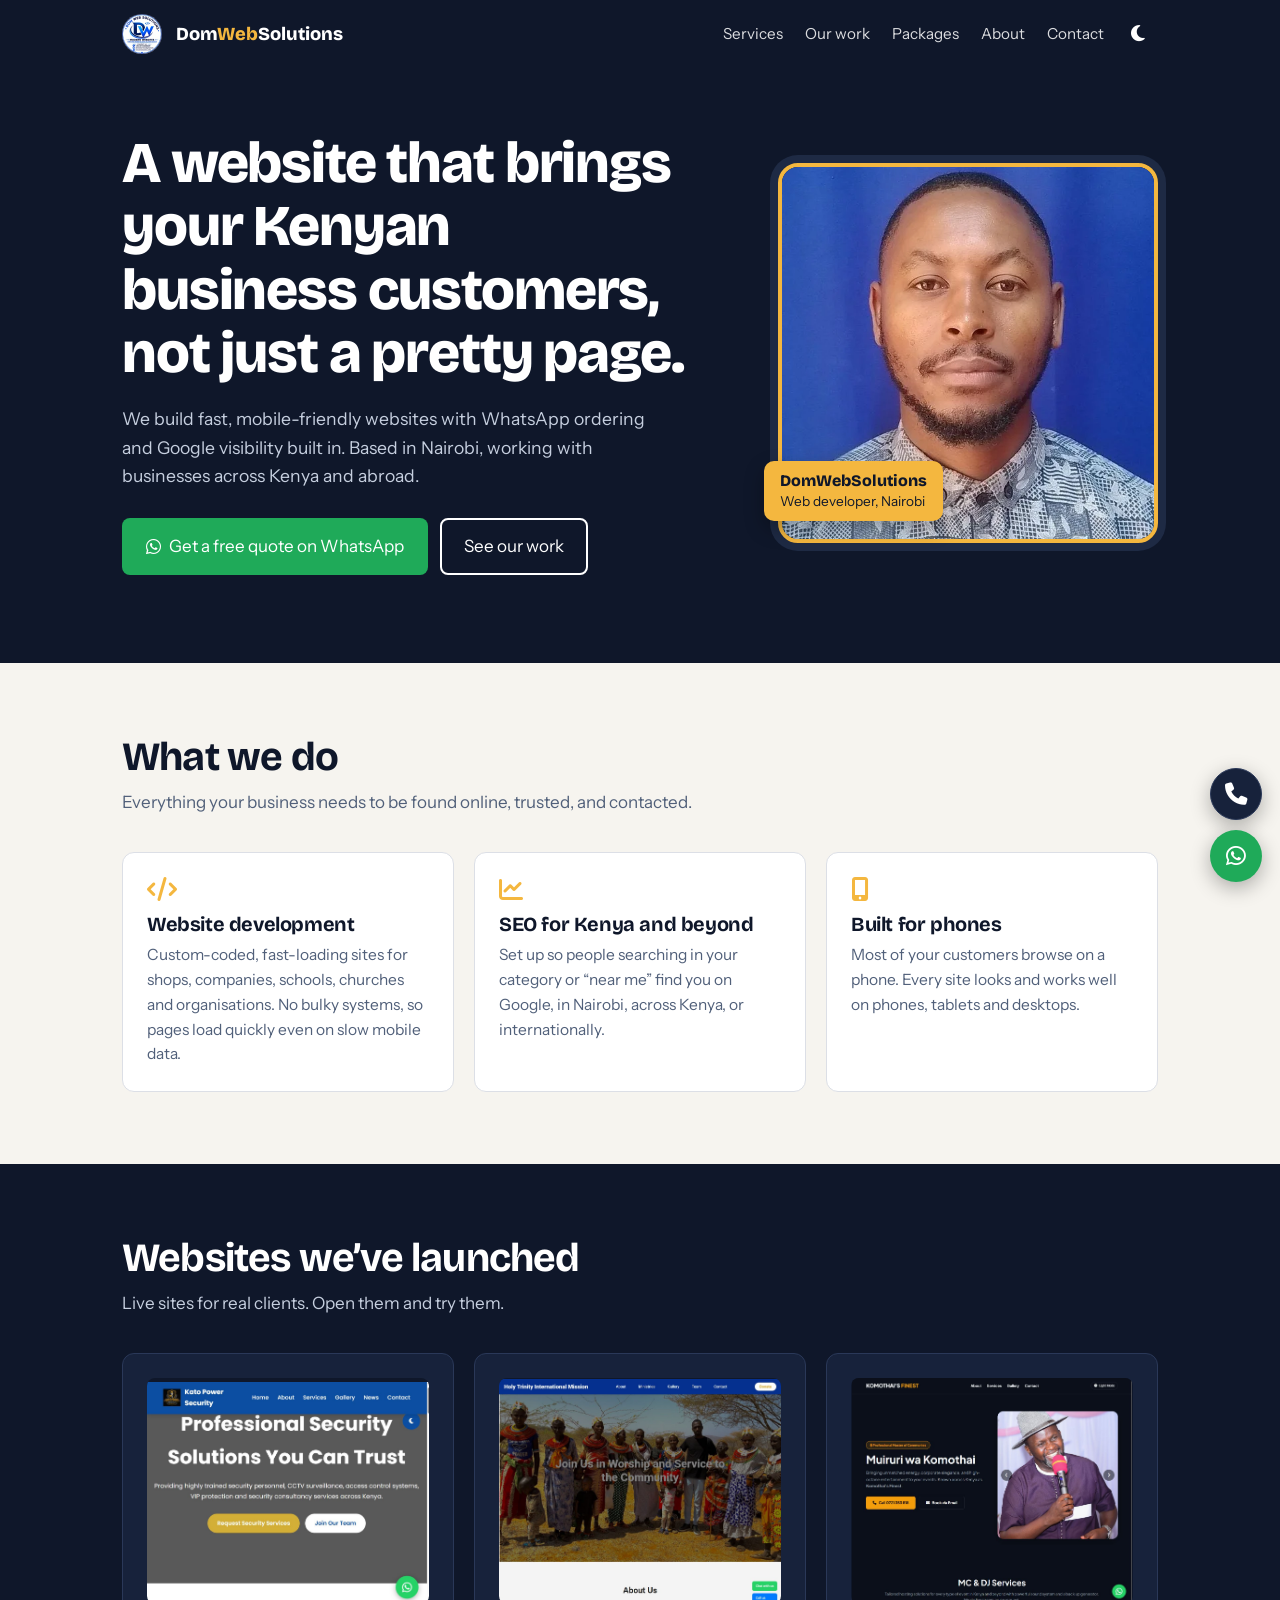
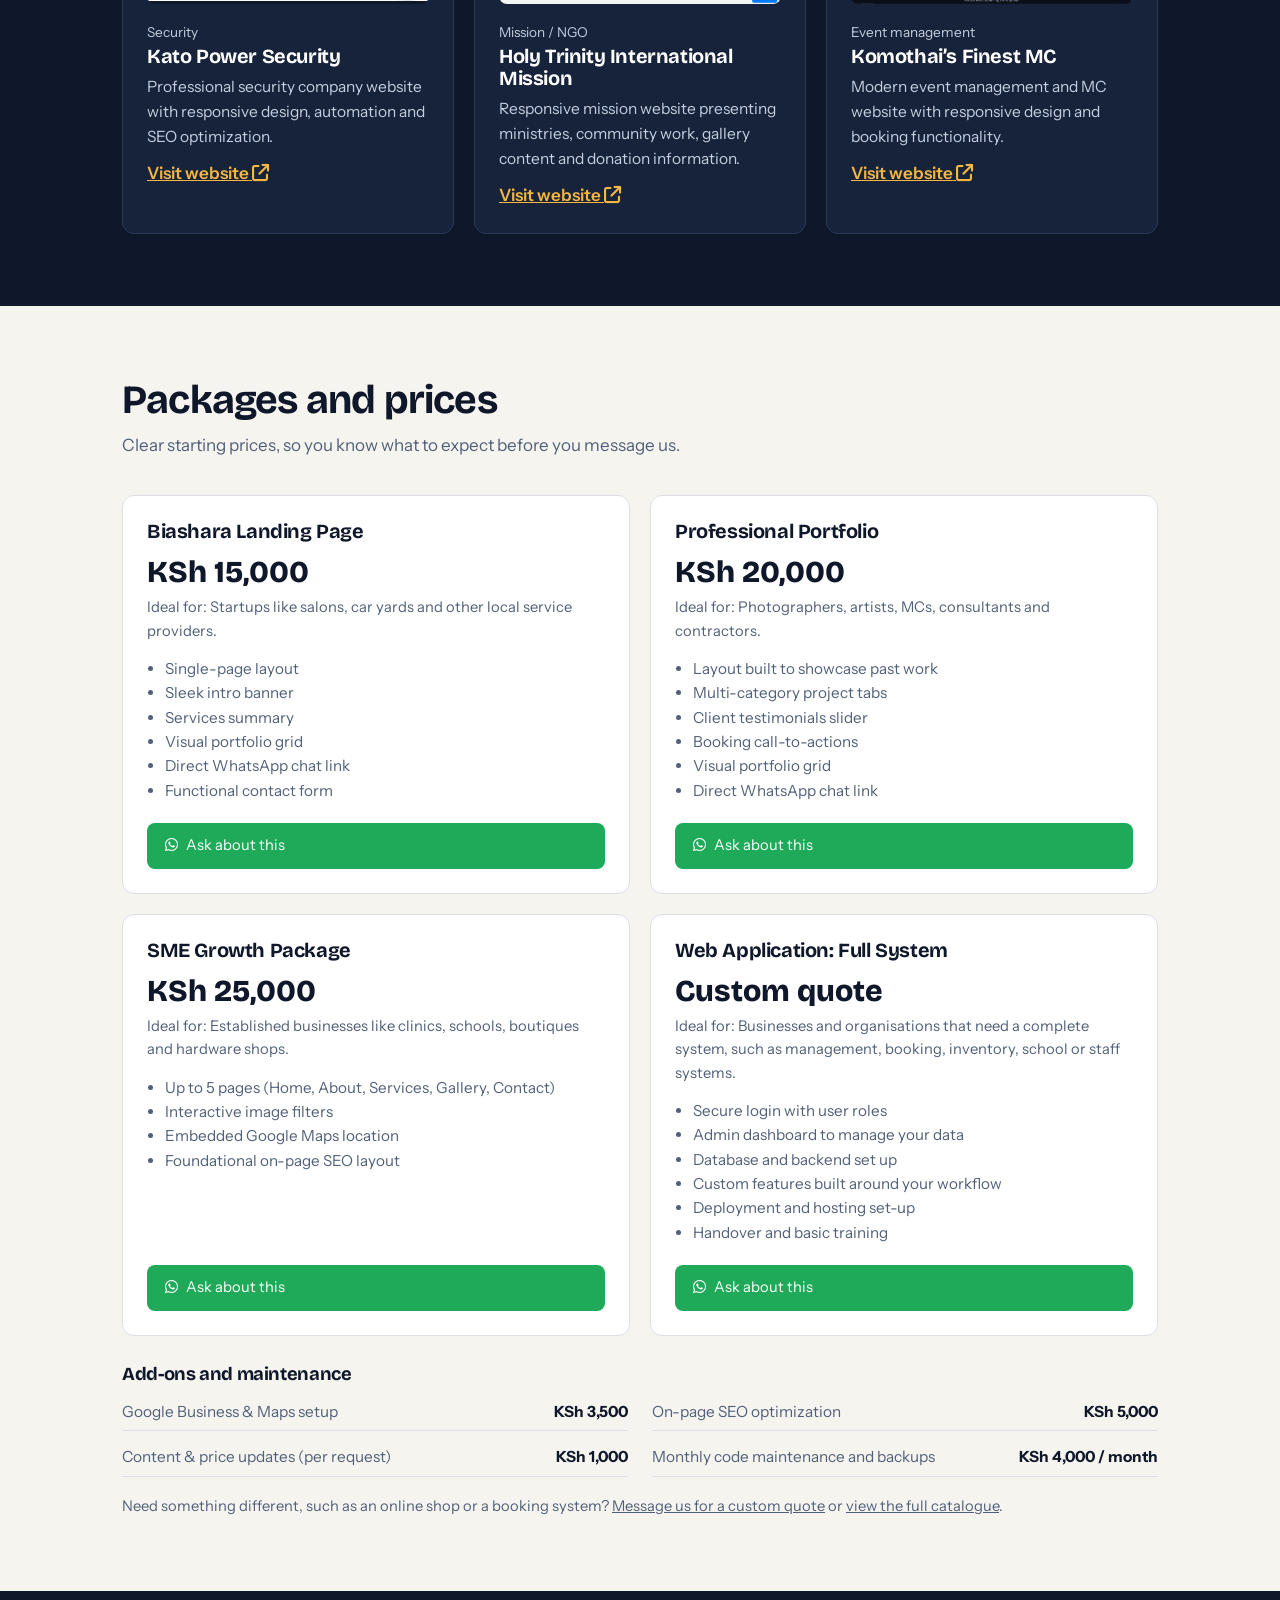
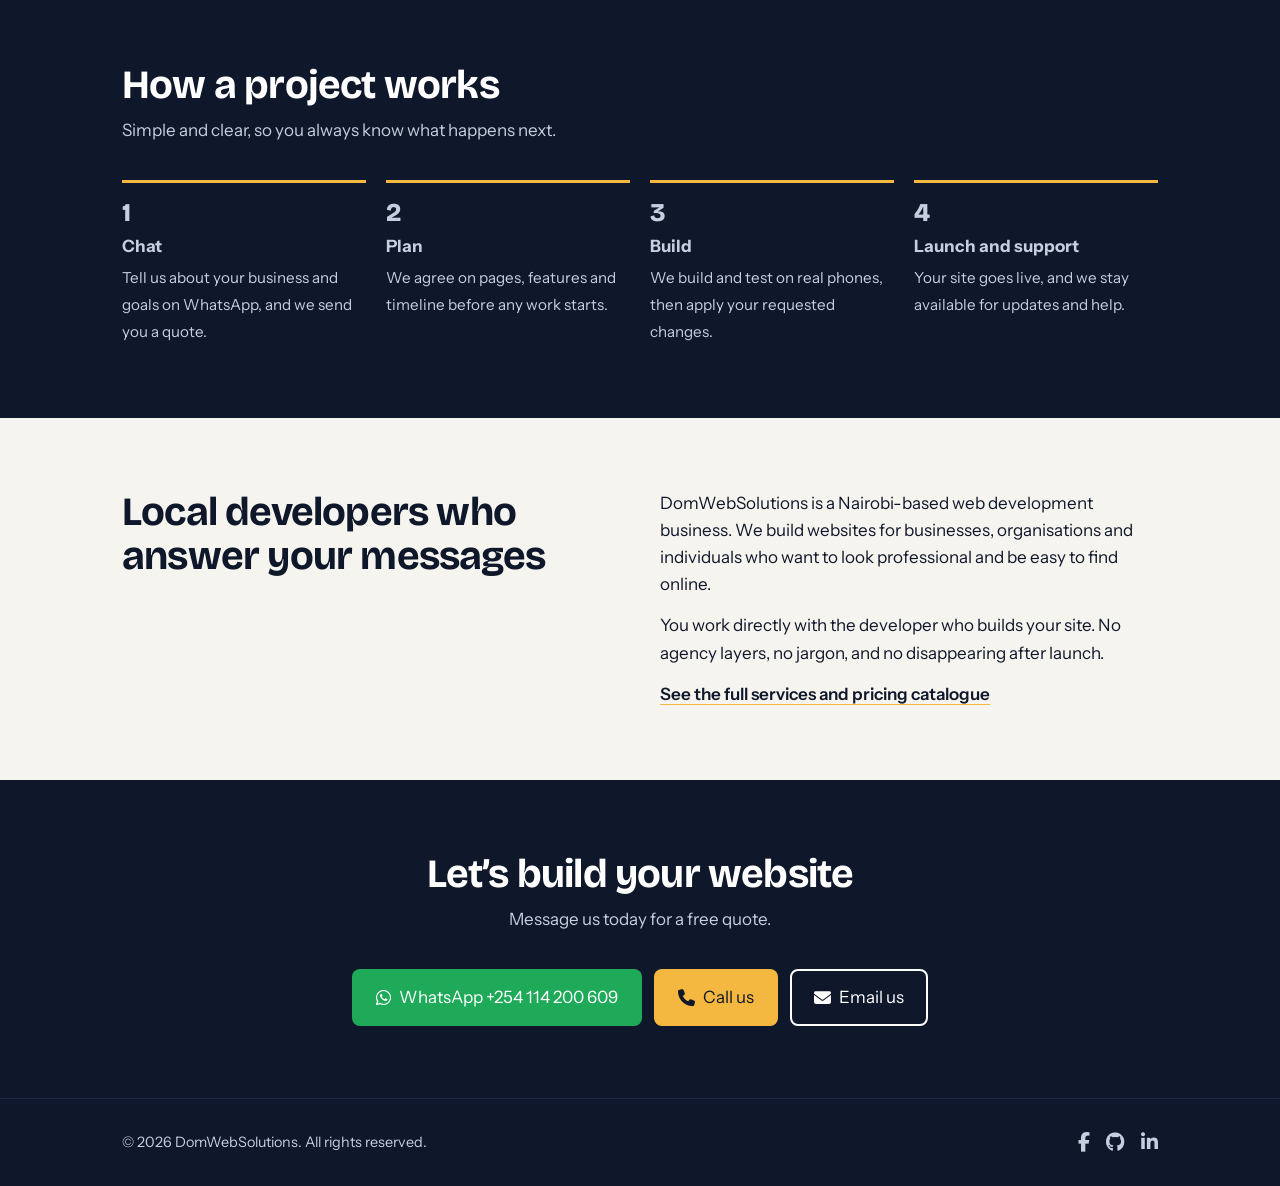
==== index.html @ f017941f "Add files via upload" ====
<!doctype html>
<html lang="en-KE" data-theme="light">
<head>
<meta charset="UTF-8" />
<meta name="viewport" content="width=device-width, initial-scale=1.0" />
<title>Web Design & SEO in Kenya | DomWebSolutions</title>
<meta name="description" content="DomWebSolutions builds fast, mobile-friendly websites for Kenyan businesses that turn visitors into WhatsApp orders and calls. Web design, SEO and support. Get a free quote." />
<link rel="canonical" href="https://domwebsolutions.online/" />
<meta property="og:title" content="DomWebSolutions | Websites that bring Kenyan businesses customers" />
<meta property="og:description" content="Fast, mobile-friendly websites and SEO for businesses in Kenya and worldwide." />
<meta property="og:type" content="website" />
<meta property="og:image" content="https://domwebsolutions.online/images/og-image.jpg" />
<meta name="theme-color" content="#0f172a" />
<link rel="icon" href="images/favicon.webp" type="image/webp" sizes="96x96" />
<link rel="apple-touch-icon" href="images/favicon.webp" />
<script>(function(){try{document.documentElement.setAttribute('data-theme',localStorage.getItem('theme')||'light')}catch(e){}})();</script>
<link rel="preconnect" href="https://fonts.googleapis.com" />
<link rel="preconnect" href="https://fonts.gstatic.com" crossorigin />
<link href="https://fonts.googleapis.com/css2?family=Bricolage+Grotesque:wght@600;800&family=Instrument+Sans:wght@400;500;600&display=swap" rel="stylesheet" />
<link rel="stylesheet" href="styles/general.css" />
<link rel="stylesheet" href="https://cdnjs.cloudflare.com/ajax/libs/font-awesome/6.7.2/css/all.min.css" />
<script type="application/ld+json">{"@context":"https://schema.org","@type":"ProfessionalService","name":"DomWebSolutions","url":"https://domwebsolutions.online/","telephone":"+254114200609","email":"domwebservices@gmail.com","areaServed":["Kenya","Worldwide"],"description":"Web development, responsive design and SEO for businesses in Kenya and worldwide."}</script>
</head>
<body>
<header class="navbar"><div class="container nav-container">
<img class="header-logo" src="images/domweblogo.webp" alt="DomWebSolutions logo" width="40" height="40" />
<a href="index.html" class="logo">Dom<span>Web</span>Solutions</a>
<nav class="nav-menu" id="nav-menu" aria-label="Main">
<a href="index.html#services" class="nav-link">Services</a>
<a href="index.html#portfolio" class="nav-link">Our work</a>
<a href="index.html#packages" class="nav-link">Packages</a>
<a href="index.html#about" class="nav-link">About</a>
<a href="index.html#contact" class="nav-link">Contact</a>
</nav>
<button id="theme-toggle" aria-label="Toggle dark and light mode"><i class="fa-solid fa-moon"></i></button>
<button id="mobile-menu-btn" class="mobile-menu-btn" aria-label="Toggle navigation menu" aria-controls="nav-menu"><i class="fa-solid fa-bars"></i></button>
</div></header>
<main>

<section id="hero" class="hero"><div class="container hero-content">
<div>
<h1>A website that brings your Kenyan business customers, not just a pretty page.</h1>
<p>We build fast, mobile-friendly websites with WhatsApp ordering and Google visibility built in. Based in Nairobi, working with businesses across Kenya and abroad.</p>
<div class="hero-buttons">
<a class="btn btn-wa" href="https://wa.me/254114200609?text=Hello%20DomWebSolutions%2C%20I%20would%20like%20a%20quote%20for%20a%20website." target="_blank" rel="noopener noreferrer"><i class="fa-brands fa-whatsapp"></i> Get a free quote on WhatsApp</a>
<a class="btn btn-ghost" href="#portfolio">See our work</a>
</div></div>
<figure class="hero-photo">
<img src="images/founder.webp" alt="Founder of DomWebSolutions, web developer in Nairobi" width="380" height="380" fetchpriority="high" decoding="async" />
<figcaption><strong>DomWebSolutions</strong><span>Web developer, Nairobi</span></figcaption>
</figure>
</div></div></section>

<section id="services"><div class="container">
<h2>What we do</h2>
<p class="lead">Everything your business needs to be found online, trusted, and contacted.</p>
<div class="grid">
<div class="card"><i class="fa-solid fa-code"></i><h3>Website development</h3><p>Custom-coded, fast-loading sites for shops, companies, schools, churches and organisations. No bulky systems, so pages load quickly even on slow mobile data.</p></div>
<div class="card"><i class="fa-solid fa-chart-line"></i><h3>SEO for Kenya and beyond</h3><p>Set up so people searching in your category or “near me” find you on Google, in Nairobi, across Kenya, or internationally.</p></div>
<div class="card"><i class="fa-solid fa-mobile-screen-button"></i><h3>Built for phones</h3><p>Most of your customers browse on a phone. Every site looks and works well on phones, tablets and desktops.</p></div>
</div></div></section>

<section id="portfolio" class="dark"><div class="container">
<h2>Websites we’ve launched</h2>
<p class="lead">Live sites for real clients. Open them and try them.</p>
<div class="grid"><div class="card work"><img src="images/katopower.webp" alt="Kato Power Security website" loading="lazy" decoding="async" width="640" height="512" /><span class="tag">Security</span><h3>Kato Power Security</h3><p>Professional security company website with responsive design, automation and SEO optimization.</p><a class="v" href="https://katopowersecurity.com/" target="_blank" rel="noopener noreferrer">Visit website <i class="fa-solid fa-arrow-up-right-from-square"></i></a></div><div class="card work"><img src="images/holy trinity.webp" alt="Holy Trinity International Mission website" loading="lazy" decoding="async" width="640" height="512" /><span class="tag">Mission / NGO</span><h3>Holy Trinity International Mission</h3><p>Responsive mission website presenting ministries, community work, gallery content and donation information.</p><a class="v" href="https://holytrinityinternationalmission.org/" target="_blank" rel="noopener noreferrer">Visit website <i class="fa-solid fa-arrow-up-right-from-square"></i></a></div><div class="card work"><img src="images/komothai.webp" alt="Komothai’s Finest MC website" loading="lazy" decoding="async" width="640" height="512" /><span class="tag">Event management</span><h3>Komothai’s Finest MC</h3><p>Modern event management and MC website with responsive design and booking functionality.</p><a class="v" href="https://komothaifinestmc.site/" target="_blank" rel="noopener noreferrer">Visit website <i class="fa-solid fa-arrow-up-right-from-square"></i></a></div></div></div></section>

<section id="packages"><div class="container">
<h2>Packages and prices</h2>
<p class="lead">Clear starting prices, so you know what to expect before you message us.</p>
<div class="grid pkgs"><div class="card pkg"><h3>Biashara Landing Page</h3><div class="price">KSh 15,000</div><p class="ideal">Ideal for: Startups like salons, car yards and other local service providers.</p><ul><li>Single-page layout</li><li>Sleek intro banner</li><li>Services summary</li><li>Visual portfolio grid</li><li>Direct WhatsApp chat link</li><li>Functional contact form</li></ul><a class="btn btn-wa btn-sm" href="https://wa.me/254114200609?text=Hello%20DomWebSolutions%2C%20I%20am%20interested%20in%20the%20Biashara%20Landing%20Page%20(KSh%2015%2C000)." target="_blank" rel="noopener noreferrer"><i class="fa-brands fa-whatsapp"></i> Ask about this</a></div><div class="card pkg"><h3>Professional Portfolio</h3><div class="price">KSh 20,000</div><p class="ideal">Ideal for: Photographers, artists, MCs, consultants and contractors.</p><ul><li>Layout built to showcase past work</li><li>Multi-category project tabs</li><li>Client testimonials slider</li><li>Booking call-to-actions</li><li>Visual portfolio grid</li><li>Direct WhatsApp chat link</li></ul><a class="btn btn-wa btn-sm" href="https://wa.me/254114200609?text=Hello%20DomWebSolutions%2C%20I%20am%20interested%20in%20the%20Professional%20Portfolio%20(KSh%2020%2C000)." target="_blank" rel="noopener noreferrer"><i class="fa-brands fa-whatsapp"></i> Ask about this</a></div><div class="card pkg"><h3>SME Growth Package</h3><div class="price">KSh 25,000</div><p class="ideal">Ideal for: Established businesses like clinics, schools, boutiques and hardware shops.</p><ul><li>Up to 5 pages (Home, About, Services, Gallery, Contact)</li><li>Interactive image filters</li><li>Embedded Google Maps location</li><li>Foundational on-page SEO layout</li></ul><a class="btn btn-wa btn-sm" href="https://wa.me/254114200609?text=Hello%20DomWebSolutions%2C%20I%20am%20interested%20in%20the%20SME%20Growth%20Package%20(KSh%2025%2C000)." target="_blank" rel="noopener noreferrer"><i class="fa-brands fa-whatsapp"></i> Ask about this</a></div><div class="card pkg"><h3>Web Application: Full System</h3><div class="price">Custom quote</div><p class="ideal">Ideal for: Businesses and organisations that need a complete system, such as management, booking, inventory, school or staff systems.</p><ul><li>Secure login with user roles</li><li>Admin dashboard to manage your data</li><li>Database and backend set up</li><li>Custom features built around your workflow</li><li>Deployment and hosting set-up</li><li>Handover and basic training</li></ul><a class="btn btn-wa btn-sm" href="https://wa.me/254114200609?text=Hello%20DomWebSolutions%2C%20I%20am%20interested%20in%20the%20Web%20Application%20Full%20System%20package." target="_blank" rel="noopener noreferrer"><i class="fa-brands fa-whatsapp"></i> Ask about this</a></div></div>
<div class="addons"><h3>Add-ons and maintenance</h3><ul><li><span>Google Business & Maps setup</span><b>KSh 3,500</b></li><li><span>On-page SEO optimization</span><b>KSh 5,000</b></li><li><span>Content & price updates (per request)</span><b>KSh 1,000</b></li><li><span>Monthly code maintenance and backups</span><b>KSh 4,000 / month</b></li></ul></div>
<p class="note">Need something different, such as an online shop or a booking system? <a href="https://wa.me/254114200609?text=Hello%20DomWebSolutions%2C%20I%20need%20a%20custom%20website%20quote." target="_blank" rel="noopener noreferrer">Message us for a custom quote</a> or <a href="catalogue.html">view the full catalogue</a>.</p>
</div></section>

<section class="dark"><div class="container">
<h2>How a project works</h2>
<p class="lead">Simple and clear, so you always know what happens next.</p>
<ol class="steps">
<li><b>Chat</b><span>Tell us about your business and goals on WhatsApp, and we send you a quote.</span></li>
<li><b>Plan</b><span>We agree on pages, features and timeline before any work starts.</span></li>
<li><b>Build</b><span>We build and test on real phones, then apply your requested changes.</span></li>
<li><b>Launch and support</b><span>Your site goes live, and we stay available for updates and help.</span></li>
</ol></div></section>

<section id="about" class="about"><div class="container about-container">
<h2>Local developers who answer your messages</h2>
<div>
<p>DomWebSolutions is a Nairobi-based web development business. We build websites for businesses, organisations and individuals who want to look professional and be easy to find online.</p>
<p>You work directly with the developer who builds your site. No agency layers, no jargon, and no disappearing after launch.</p>
<p><a href="catalogue.html">See the full services and pricing catalogue</a></p>
</div></div></section>

<section id="contact" class="contact dark"><div class="container">
<h2>Let’s build your website</h2>
<p class="lead">Message us today for a free quote.</p>
<div class="contact-buttons">
<a class="btn btn-wa" href="https://wa.me/254114200609?text=Hello%20DomWebSolutions%2C%20I%20would%20like%20a%20quote%20for%20a%20website." target="_blank" rel="noopener noreferrer"><i class="fa-brands fa-whatsapp"></i> WhatsApp +254 114 200 609</a>
<a class="btn btn-gold" href="tel:+254114200609"><i class="fa-solid fa-phone"></i> Call us</a>
<a class="btn btn-ghost" href="#email-form-wrapper" id="email-link" aria-label="Send an email to DomWebSolutions"><i class="fa-solid fa-envelope"></i> Email us</a>
</div>
<div id="email-form-wrapper" class="email-form-wrapper" hidden>
<form id="email-form" action="https://formsubmit.co/domwebservices@gmail.com" method="POST" target="formsubmit-frame" class="contact-form">
<input type="hidden" name="_subject" value="New Web Development Inquiry - DomWebSolutions" />
<input type="hidden" name="_template" value="table" />
<input type="hidden" name="_captcha" value="false" />
<input type="hidden" name="_replyto" value="" id="reply-to" />
<input type="text" name="_honey" tabindex="-1" autocomplete="off" aria-hidden="true" style="position:absolute;left:-9999px;opacity:0" />
<button type="button" id="close-email-form" class="email-form-close" aria-label="Close email form">&times;</button>
<h3>Send us an email</h3>
<input type="text" name="name" placeholder="Your name" autocomplete="name" required />
<input type="email" name="email" id="sender-email" placeholder="Your email" autocomplete="email" required />
<textarea name="message" rows="5" placeholder="Tell us about your business and what you need" required></textarea>
<button type="submit" class="btn btn-wa" id="email-submit"><i class="fa-solid fa-paper-plane"></i> Send message</button>
</form>
<iframe name="formsubmit-frame" id="formsubmit-frame" hidden title="Email submission"></iframe>
<p id="email-error" class="email-error" role="alert" hidden>Sorry, your message could not be sent. <strong id="email-error-detail"></strong><br />Your text is still in the form. You can try again, or <a id="email-error-wa" href="https://wa.me/254114200609" target="_blank" rel="noopener noreferrer">send it on WhatsApp</a>, or email domwebservices@gmail.com.</p>
</div>
<div id="email-success" class="email-success" role="status" aria-live="polite" hidden>
<i class="fa-solid fa-circle-check"></i><h3>Message sent</h3><p>Thank you. We will get back to you shortly.</p>
</div>
</div></section>
</main>
<footer class="footer"><div class="container footer-content">
<p>&copy; 2026 DomWebSolutions. All rights reserved.</p>
<div class="social-links">
<a href="https://www.facebook.com/photo/?fbid=122093656497445307&amp;set=a.122093656521445307" target="_blank" rel="noopener noreferrer" aria-label="Facebook"><i class="fa-brands fa-facebook-f"></i></a>
<a href="https://github.com/domgit2017" target="_blank" rel="noopener noreferrer" aria-label="GitHub"><i class="fa-brands fa-github"></i></a>
<a href="https://ke.linkedin.com/in/dominic-kimani-03234b9b" target="_blank" rel="noopener noreferrer" aria-label="LinkedIn"><i class="fa-brands fa-linkedin-in"></i></a>
</div></div></footer>
<div class="floating-actions">
<a href="tel:+254114200609" class="floating-btn phone-btn" aria-label="Call DomWebSolutions"><i class="fa-solid fa-phone"></i></a>
<a href="https://wa.me/254114200609?text=Hello%20DomWebSolutions%2C%20I%20would%20like%20to%20inquire%20about%20your%20web%20development%20services." class="floating-btn whatsapp-btn" target="_blank" rel="noopener noreferrer" aria-label="Chat with DomWebSolutions on WhatsApp"><i class="fa-brands fa-whatsapp"></i></a>
</div>
<script src="scripts/general.js"></script>
</body>
</html>
---- styles/general.css ----
:root{--navy:#0f172a;--navy2:#17223b;--gold:#f4b73f;--wa:#1faa59;--bg:#f6f4ef;--text:#0f172a;--card:#fff;--mute:#51607a;--line:#dcdfe6;--input:#fff}
html[data-theme="dark"]{--bg:#0b1322;--text:#eef1f6;--card:#131d33;--mute:#a9b6cc;--line:#2a3858;--input:#0f172a}
*,*::before,*::after{box-sizing:border-box;margin:0;padding:0}
[hidden]{display:none!important}
html{scroll-behavior:smooth;-webkit-text-size-adjust:100%;scroll-padding-top:72px}
body{overflow-x:hidden;background:var(--bg);color:var(--text);font:17px/1.6 "Instrument Sans",system-ui,-apple-system,"Segoe UI",Roboto,Arial,sans-serif}
h1,h2,h3{font-family:"Bricolage Grotesque",system-ui,sans-serif;line-height:1.1;letter-spacing:-.02em}
a{color:inherit}
img{max-width:100%;display:block}
:focus-visible{outline:3px solid var(--gold);outline-offset:3px}
.container{max-width:1080px;margin:0 auto;padding:0 22px}
.btn{display:inline-flex;align-items:center;gap:8px;padding:13px 22px;border-radius:8px;font:600 1rem inherit;font-family:inherit;text-decoration:none;border:2px solid transparent;cursor:pointer}
.btn-wa{background:var(--wa);color:#fff}
.btn-gold{background:var(--gold);color:var(--navy)}
.btn-ghost{border-color:currentColor;background:transparent;color:inherit}
.btn-sm{padding:9px 16px;font-size:.92rem}

/* Header */
.navbar{background:var(--navy);color:#fff;position:sticky;top:0;z-index:20}
.nav-container{display:flex;align-items:center;gap:14px;height:68px}
.header-logo{height:40px;width:40px;border-radius:50%}
.logo{font:800 1.15rem "Bricolage Grotesque",sans-serif;text-decoration:none;margin-right:auto}
.logo span{color:var(--gold)}
.nav-menu{display:flex;gap:22px;align-items:center}
.nav-link{text-decoration:none;font-size:.95rem;opacity:.85}
.nav-link:hover{opacity:1}
#theme-toggle,.mobile-menu-btn{background:none;border:0;color:#fff;font-size:1.15rem;cursor:pointer;width:40px;height:40px;border-radius:8px}
.mobile-menu-btn{display:none}

/* Hero */
.hero{background:var(--navy);color:#fff;padding:64px 0 88px}
.hero-content{display:grid;grid-template-columns:1.15fr .85fr;gap:48px;align-items:center}
.hero h1{font-size:clamp(2.2rem,5vw,3.6rem);font-weight:800}
.hero p{margin:20px 0 28px;color:#c6cfdf;max-width:46ch;font-size:1.1rem}
.hero-buttons{display:flex;gap:12px;flex-wrap:wrap}
.hero-photo{position:relative;max-width:380px;margin-left:auto}
.hero-photo img{width:100%;height:auto;aspect-ratio:1;object-fit:cover;border-radius:20px;border:4px solid var(--gold);box-shadow:0 0 0 8px #1e2a44}
.hero-photo figcaption{position:absolute;left:-14px;bottom:22px;background:var(--gold);color:var(--navy);padding:10px 16px;border-radius:10px;box-shadow:0 8px 20px rgba(0,0,0,.3);line-height:1.25}
.hero-photo figcaption strong{display:block;font:800 1rem "Bricolage Grotesque",sans-serif}
.hero-photo figcaption span{font-size:.85rem}

/* Sections */
section{padding:72px 0}
section h2{font-size:clamp(1.8rem,3.6vw,2.5rem);margin-bottom:10px}
.lead{color:var(--mute);max-width:60ch;margin-bottom:36px}
.dark{background:var(--navy);color:#fff}
.dark .lead{color:#c6cfdf}
.grid{display:grid;grid-template-columns:repeat(3,1fr);gap:20px}
.card{background:var(--card);border:1px solid var(--line);border-radius:12px;padding:24px}
.card h3{font-size:1.25rem;margin-bottom:8px}
.card p{color:var(--mute);font-size:.97rem}
.card>i{font-size:1.5rem;color:var(--gold);margin-bottom:12px;display:block}
.dark .card{background:var(--navy2);border-color:#2a3858}
.dark .card p,.dark li{color:#c6cfdf}

/* Portfolio */
.work img{width:100%;height:auto;aspect-ratio:5/4;object-fit:contain;border-radius:8px;margin-bottom:14px;background:#0f172a}
.work .tag{font-size:.85rem;color:#c6cfdf}
.work .v{display:inline-block;margin-top:10px;font-weight:600;color:var(--gold)}

/* Packages */
.pkg{display:flex;flex-direction:column}
.pkg .price{font:800 1.9rem "Bricolage Grotesque",sans-serif;margin:4px 0 6px}
.pkg .ideal{font-size:.92rem;color:var(--mute);margin-bottom:14px}
.pkg ul{padding-left:18px;margin-bottom:20px;font-size:.95rem;color:var(--mute);flex:1}
.addons{margin-top:28px}
.addons h3{font-size:1.15rem;margin-bottom:10px}
.dark .addons li{border-color:#2a3858}.dark .addons b{color:#fff}.dark .pkg .ideal,.dark .pkg ul{color:#c6cfdf}
.addons ul{list-style:none;display:grid;grid-template-columns:repeat(2,1fr);gap:8px 24px;color:var(--mute);font-size:.96rem}
.addons li{border-bottom:1px solid var(--line);padding:6px 0;display:flex;justify-content:space-between;gap:12px}
.addons b{color:var(--text);white-space:nowrap}
.note{margin-top:18px;font-size:.92rem;color:var(--mute)}

/* Process */
.steps{list-style:none;counter-reset:s;display:grid;grid-template-columns:repeat(4,1fr);gap:20px}
.steps li{counter-increment:s;border-top:3px solid var(--gold);padding-top:14px}
.steps li::before{content:counter(s);font:800 1.6rem "Bricolage Grotesque",sans-serif}
.steps b{display:block;margin:4px 0}
.steps span{color:#c6cfdf;font-size:.95rem}

/* About, contact */
.about-container{display:grid;grid-template-columns:1fr 1fr;gap:40px;align-items:start}
.grid.pkgs{grid-template-columns:repeat(2,1fr)}
.about p+p{margin-top:14px}
.about a{font-weight:600;text-decoration-color:var(--gold);text-underline-offset:4px}
.contact{text-align:center}
.contact .lead{margin-inline:auto}
.contact-buttons{display:flex;gap:12px;justify-content:center;flex-wrap:wrap}
.email-form-wrapper{max-width:520px;margin:32px auto 0;text-align:left}
.contact-form{position:relative;display:grid;gap:12px;background:var(--navy2);border:1px solid #2a3858;border-radius:12px;padding:26px}
.contact-form h3{margin-bottom:4px}
.contact-form input,.contact-form textarea{width:100%;padding:12px 14px;border-radius:8px;border:1px solid #2a3858;background:var(--navy);color:#fff;font:inherit}
.contact-form input::placeholder,.contact-form textarea::placeholder{color:#8795ae}
.email-form-close{position:absolute;top:10px;right:14px;background:none;border:0;color:#fff;font-size:1.6rem;cursor:pointer}
.email-success{text-align:center;margin-top:28px}
.email-success i{font-size:2.4rem;color:var(--wa)}
.email-error{margin-top:14px;padding:12px 14px;border-radius:8px;background:#3a1d24;border:1px solid #7a2e3a;color:#ffd7dc;font-size:.95rem;text-align:left}
.email-error a{text-decoration:underline}

/* Footer, floating */
.footer{background:var(--navy);color:#c6cfdf;padding:28px 0;font-size:.9rem;border-top:1px solid #1e2a44}
.footer-content{display:flex;justify-content:space-between;align-items:center;flex-wrap:wrap;gap:12px}
.social-links{display:flex;gap:16px;font-size:1.2rem}
.social-links a{text-decoration:none}
.social-links a:hover{color:var(--gold)}
.floating-actions{position:fixed;right:18px;bottom:18px;display:flex;flex-direction:column;gap:10px;z-index:15}
.floating-btn{width:52px;height:52px;border-radius:50%;display:grid;place-items:center;color:#fff;font-size:1.4rem;text-decoration:none;box-shadow:0 6px 20px rgba(0,0,0,.3)}
.whatsapp-btn{background:var(--wa)}
.phone-btn{background:var(--navy2);border:1px solid #2a3858}

/* Catalogue page */
.page-head{background:var(--navy);color:#fff;padding:56px 0}
.page-head p{color:#c6cfdf;margin:12px 0 18px}
.page-head .links{display:flex;gap:18px;flex-wrap:wrap;font-size:.95rem}
.why-item h3{font-size:1.15rem}

@media(max-width:820px){
.hero-content,.about-container{grid-template-columns:1fr}.hero-photo{margin:0 auto;max-width:300px}
.grid,.grid.pkgs,.steps,.addons ul{grid-template-columns:1fr}
section{padding:52px 0}
.mobile-menu-btn{display:block}
.nav-menu{display:none;position:absolute;top:68px;left:0;right:0;background:var(--navy);flex-direction:column;align-items:flex-start;padding:16px 22px 22px;gap:14px;border-top:1px solid #1e2a44}
.nav-menu.active{display:flex}
}
@media(prefers-reduced-motion:reduce){html{scroll-behavior:auto}}
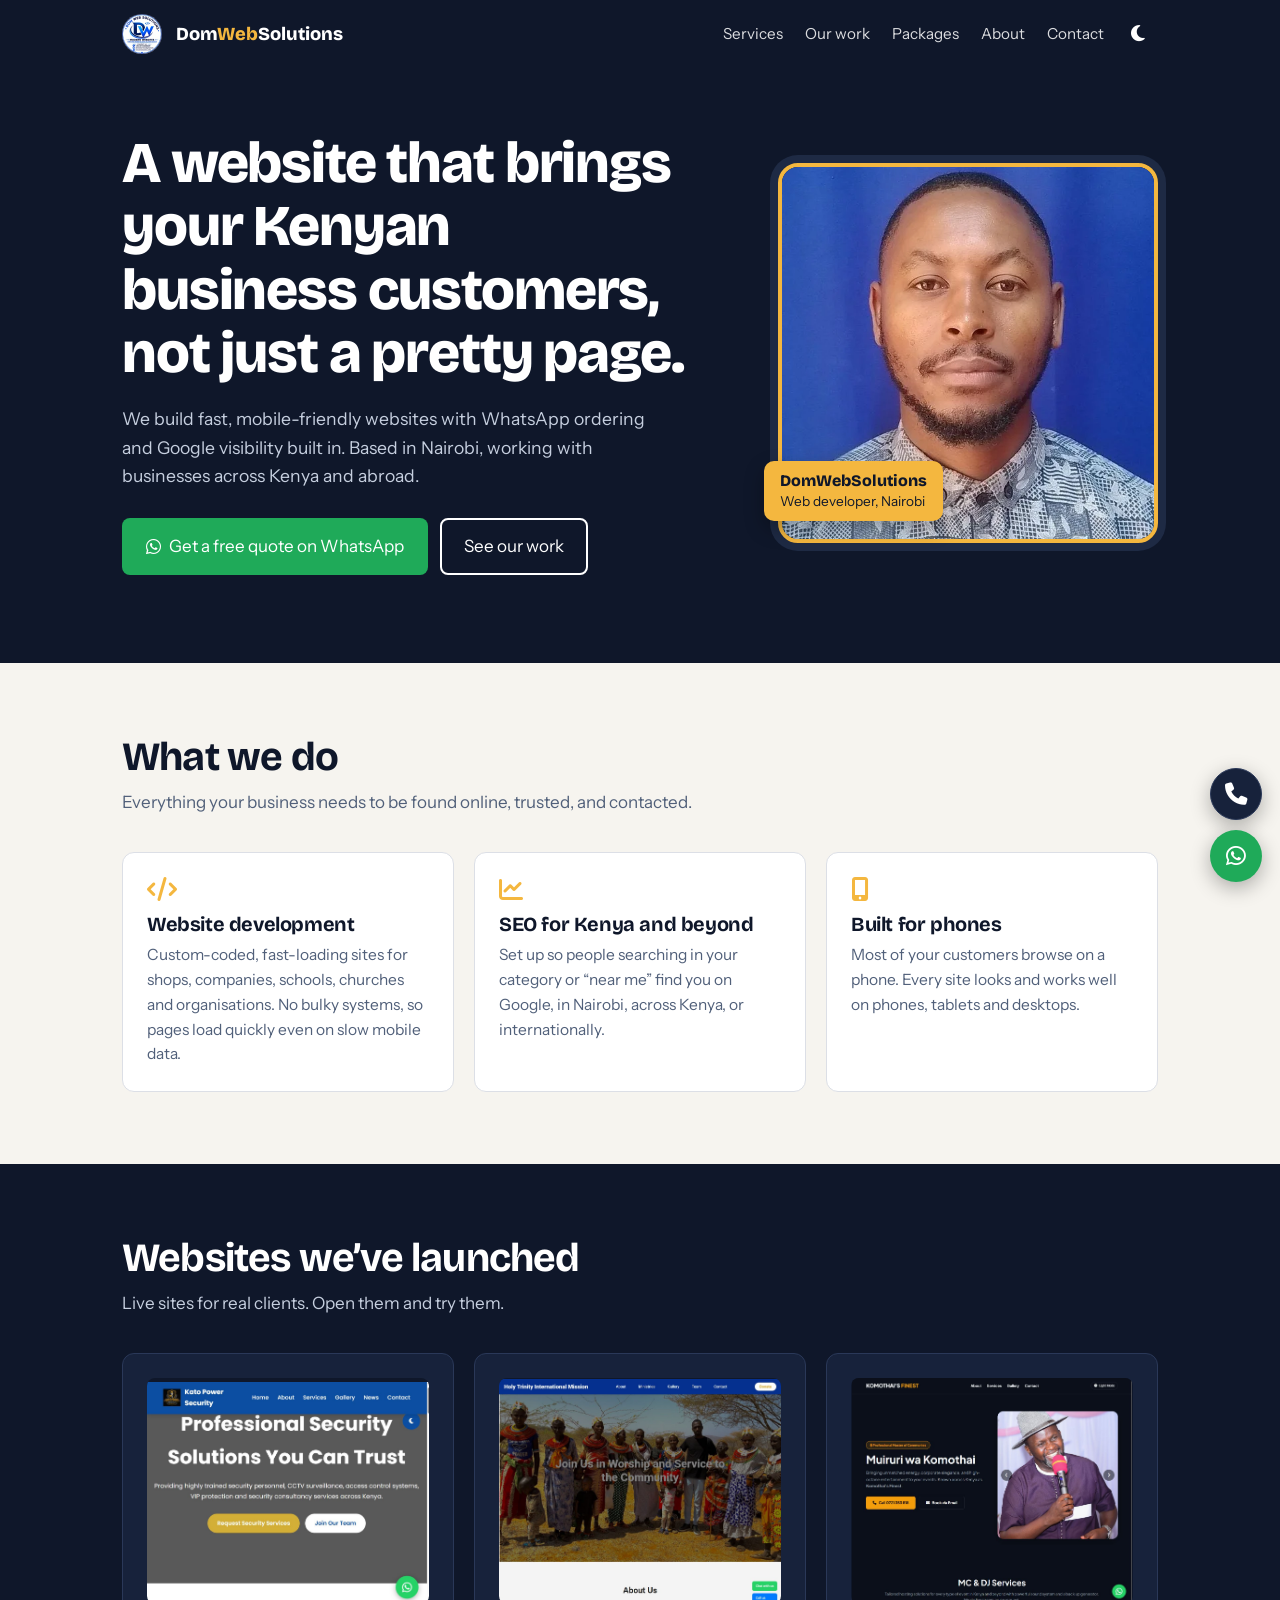
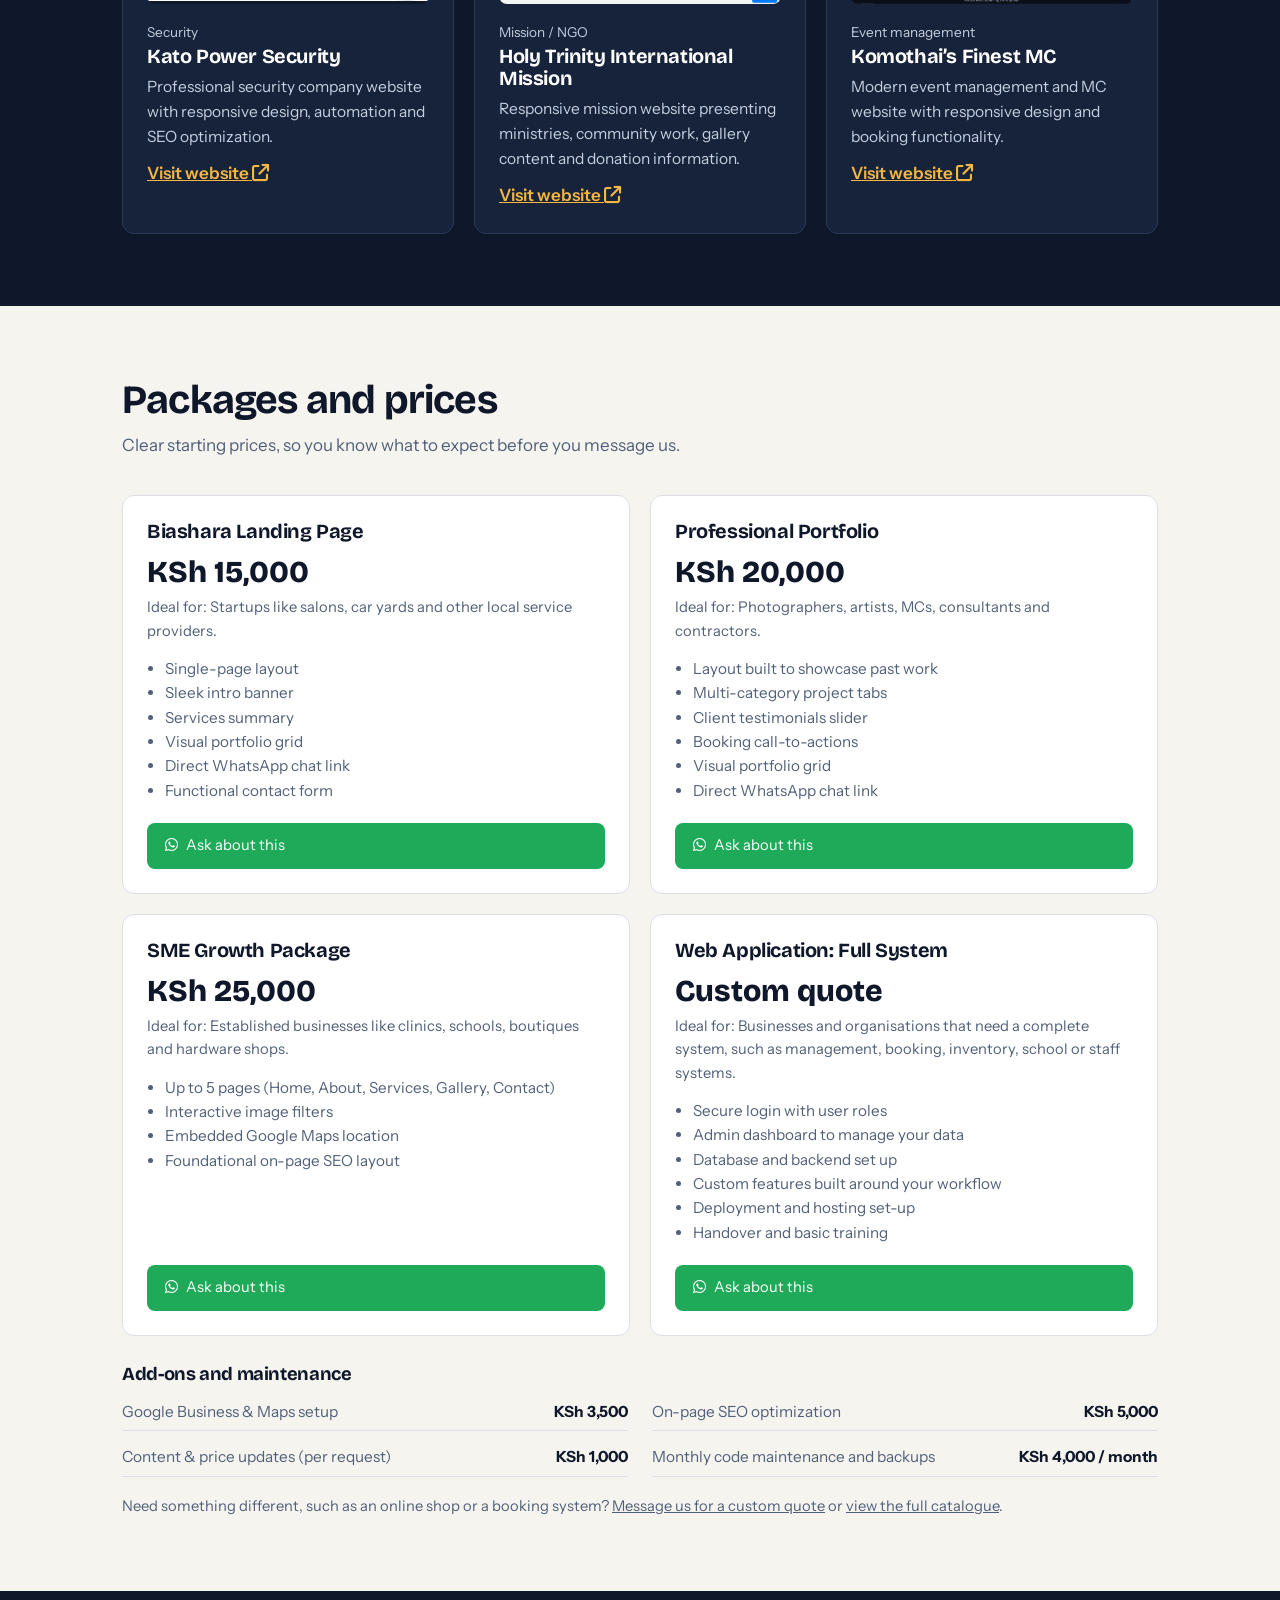
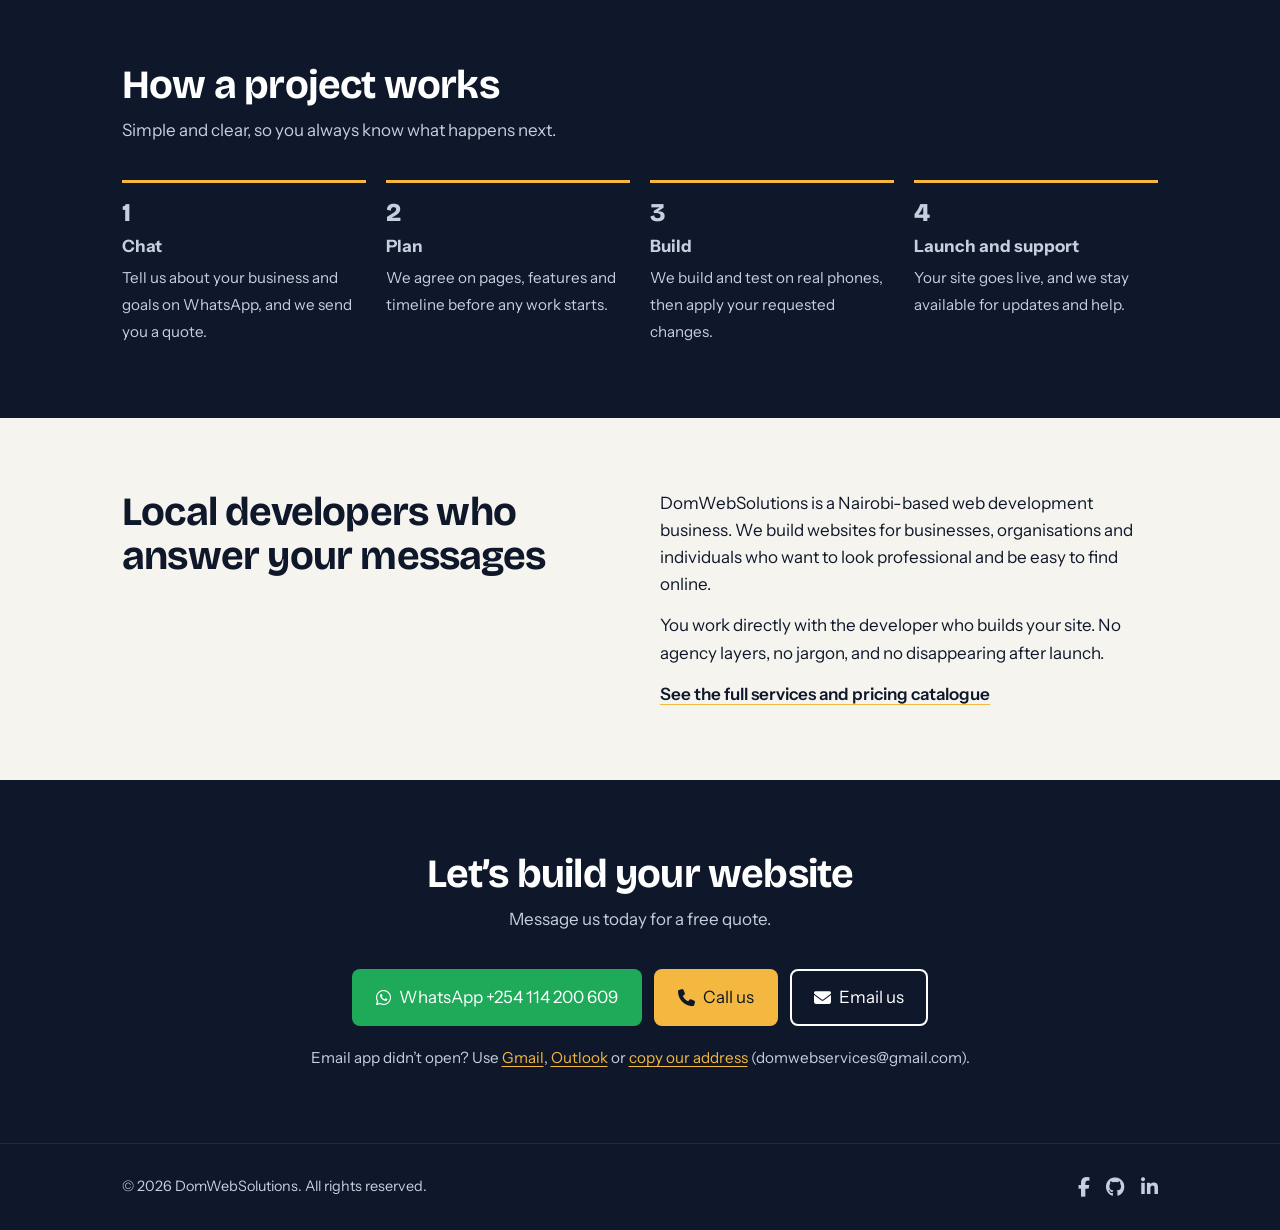
==== commit 4fb5a4ad: "Add files via upload" ====
--- a/index.html
+++ b/index.html
@@ -97,28 +97,14 @@
 <div class="contact-buttons">
 <a class="btn btn-wa" href="https://wa.me/254114200609?text=Hello%20DomWebSolutions%2C%20I%20would%20like%20a%20quote%20for%20a%20website." target="_blank" rel="noopener noreferrer"><i class="fa-brands fa-whatsapp"></i> WhatsApp +254 114 200 609</a>
 <a class="btn btn-gold" href="tel:+254114200609"><i class="fa-solid fa-phone"></i> Call us</a>
-<a class="btn btn-ghost" href="#email-form-wrapper" id="email-link" aria-label="Send an email to DomWebSolutions"><i class="fa-solid fa-envelope"></i> Email us</a>
+<a class="btn btn-ghost" href="mailto:domwebservices@gmail.com?subject=Website%20enquiry%20from%20domwebsolutions.online&amp;body=Hello%20DomWebSolutions%2C%0D%0A%0D%0AI%20would%20like%20a%20quote%20for%20a%20website.%0D%0A%0D%0AName%3A%0D%0ABusiness%3A%0D%0AWhat%20I%20need%3A%0D%0A"><i class="fa-solid fa-envelope"></i> Email us</a>
 </div>
-<div id="email-form-wrapper" class="email-form-wrapper" hidden>
-<form id="email-form" action="https://formsubmit.co/domwebservices@gmail.com" method="POST" target="formsubmit-frame" class="contact-form">
-<input type="hidden" name="_subject" value="New Web Development Inquiry - DomWebSolutions" />
-<input type="hidden" name="_template" value="table" />
-<input type="hidden" name="_captcha" value="false" />
-<input type="hidden" name="_replyto" value="" id="reply-to" />
-<input type="text" name="_honey" tabindex="-1" autocomplete="off" aria-hidden="true" style="position:absolute;left:-9999px;opacity:0" />
-<button type="button" id="close-email-form" class="email-form-close" aria-label="Close email form">&times;</button>
-<h3>Send us an email</h3>
-<input type="text" name="name" placeholder="Your name" autocomplete="name" required />
-<input type="email" name="email" id="sender-email" placeholder="Your email" autocomplete="email" required />
-<textarea name="message" rows="5" placeholder="Tell us about your business and what you need" required></textarea>
-<button type="submit" class="btn btn-wa" id="email-submit"><i class="fa-solid fa-paper-plane"></i> Send message</button>
-</form>
-<iframe name="formsubmit-frame" id="formsubmit-frame" hidden title="Email submission"></iframe>
-<p id="email-error" class="email-error" role="alert" hidden>Sorry, your message could not be sent. <strong id="email-error-detail"></strong><br />Your text is still in the form. You can try again, or <a id="email-error-wa" href="https://wa.me/254114200609" target="_blank" rel="noopener noreferrer">send it on WhatsApp</a>, or email domwebservices@gmail.com.</p>
-</div>
-<div id="email-success" class="email-success" role="status" aria-live="polite" hidden>
-<i class="fa-solid fa-circle-check"></i><h3>Message sent</h3><p>Thank you. We will get back to you shortly.</p>
-</div>
+<p class="email-alt">Email app didn’t open? Use
+<a href="https://mail.google.com/mail/?view=cm&amp;fs=1&amp;to=domwebservices%40gmail.com&amp;su=Website%20enquiry%20from%20domwebsolutions.online&amp;body=Hello%20DomWebSolutions%2C%0D%0A%0D%0AI%20would%20like%20a%20quote%20for%20a%20website.%0D%0A%0D%0AName%3A%0D%0ABusiness%3A%0D%0AWhat%20I%20need%3A%0D%0A" target="_blank" rel="noopener noreferrer">Gmail</a>,
+<a href="https://outlook.live.com/mail/0/deeplink/compose?to=domwebservices%40gmail.com&amp;subject=Website%20enquiry%20from%20domwebsolutions.online&amp;body=Hello%20DomWebSolutions%2C%0D%0A%0D%0AI%20would%20like%20a%20quote%20for%20a%20website.%0D%0A%0D%0AName%3A%0D%0ABusiness%3A%0D%0AWhat%20I%20need%3A%0D%0A" target="_blank" rel="noopener noreferrer">Outlook</a> or
+<button type="button" id="copy-email" data-email="domwebservices@gmail.com">copy our address</button>
+(<span>domwebservices@gmail.com</span>).</p>
+<p id="copy-status" class="copy-status" role="status" aria-live="polite" hidden></p>
 </div></section>
 </main>
 <footer class="footer"><div class="container footer-content">
--- a/styles/general.css
+++ b/styles/general.css
@@ -92,6 +92,7 @@
 .contact-form input,.contact-form textarea{width:100%;padding:12px 14px;border-radius:8px;border:1px solid #2a3858;background:var(--navy);color:#fff;font:inherit}
 .contact-form input::placeholder,.contact-form textarea::placeholder{color:#8795ae}
 .email-form-close{position:absolute;top:10px;right:14px;background:none;border:0;color:#fff;font-size:1.6rem;cursor:pointer}
+.form-actions{display:flex;gap:12px;flex-wrap:wrap}
 .email-success{text-align:center;margin-top:28px}
 .email-success i{font-size:2.4rem;color:var(--wa)}
 .email-error{margin-top:14px;padding:12px 14px;border-radius:8px;background:#3a1d24;border:1px solid #7a2e3a;color:#ffd7dc;font-size:.95rem;text-align:left}
@@ -123,3 +124,8 @@
 .nav-menu.active{display:flex}
 }
 @media(prefers-reduced-motion:reduce){html{scroll-behavior:auto}}
+
+.email-alt{margin-top:20px;font-size:.95rem;color:#c6cfdf}
+.email-alt a,.email-alt button{color:var(--gold);text-decoration:underline;text-underline-offset:3px}
+.email-alt button{background:none;border:0;font:inherit;cursor:pointer;padding:0}
+.copy-status{margin-top:10px;color:#9be3b3;font-weight:600}
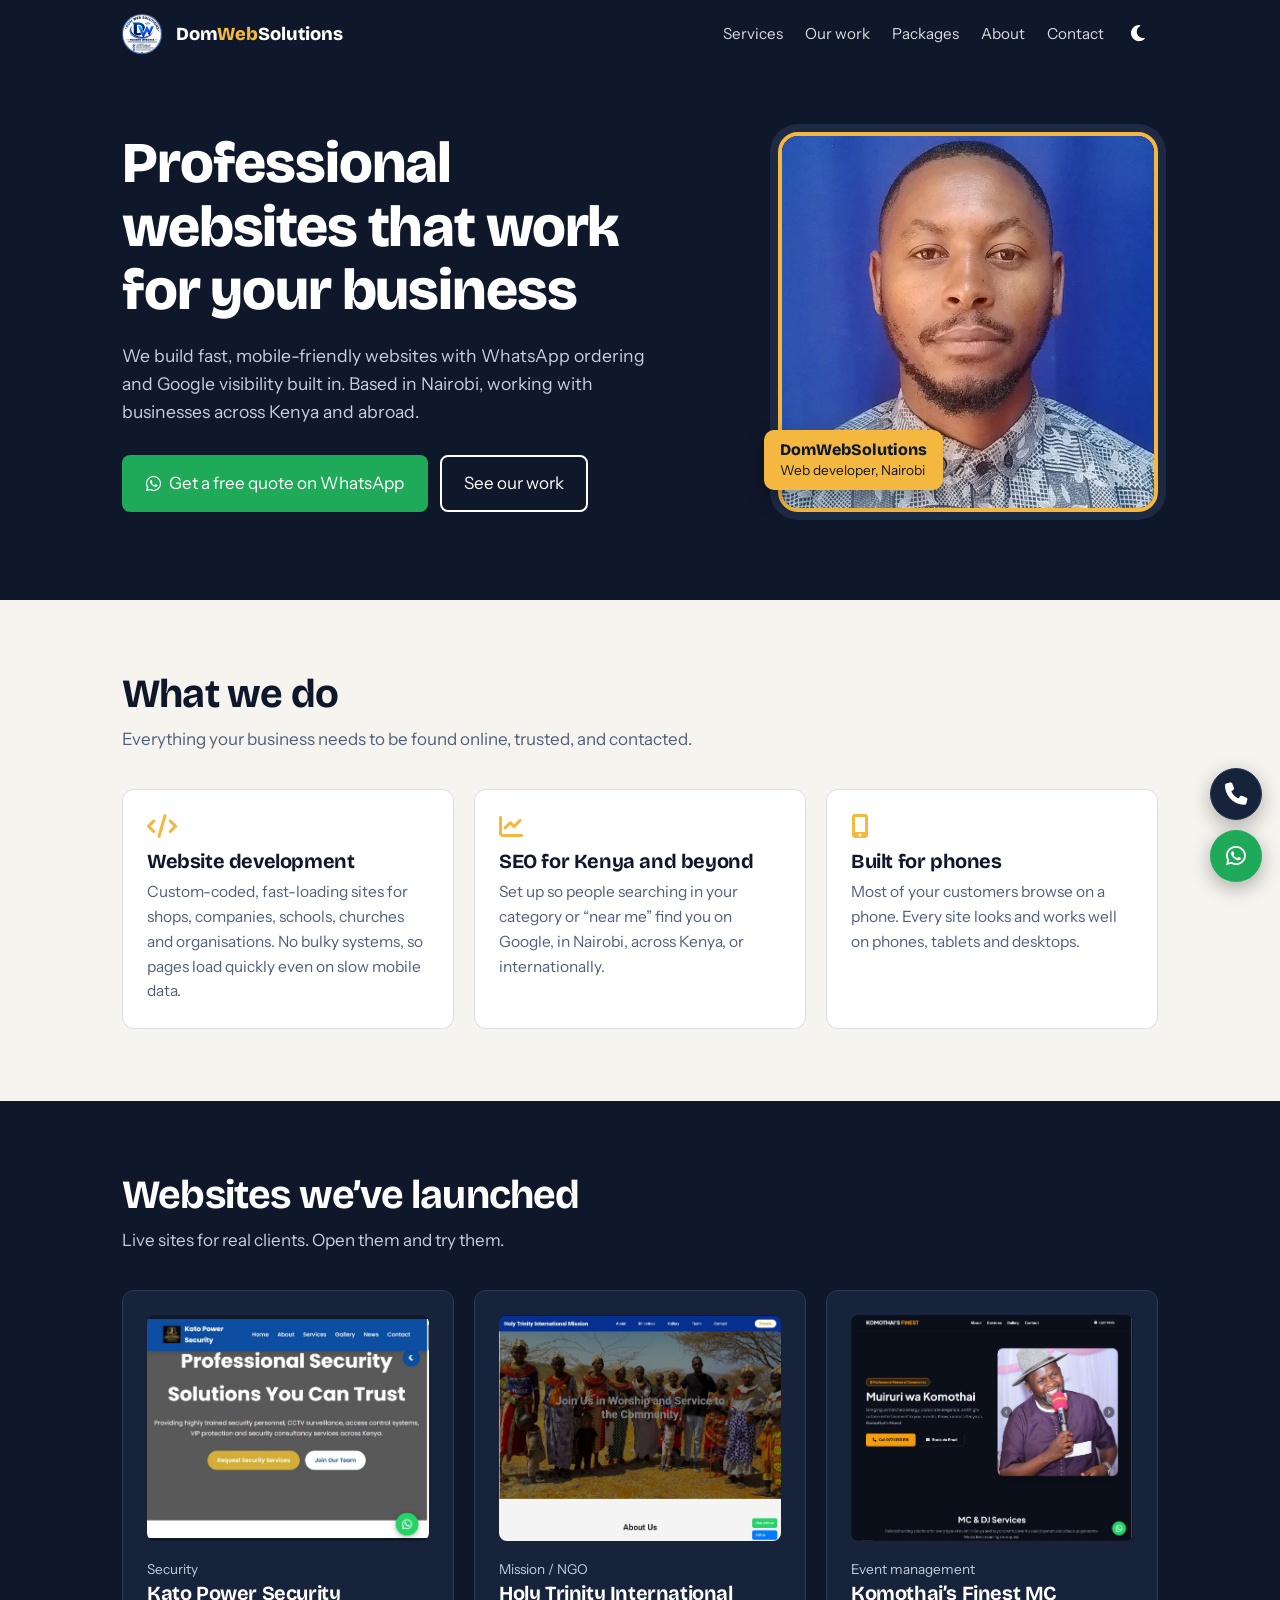
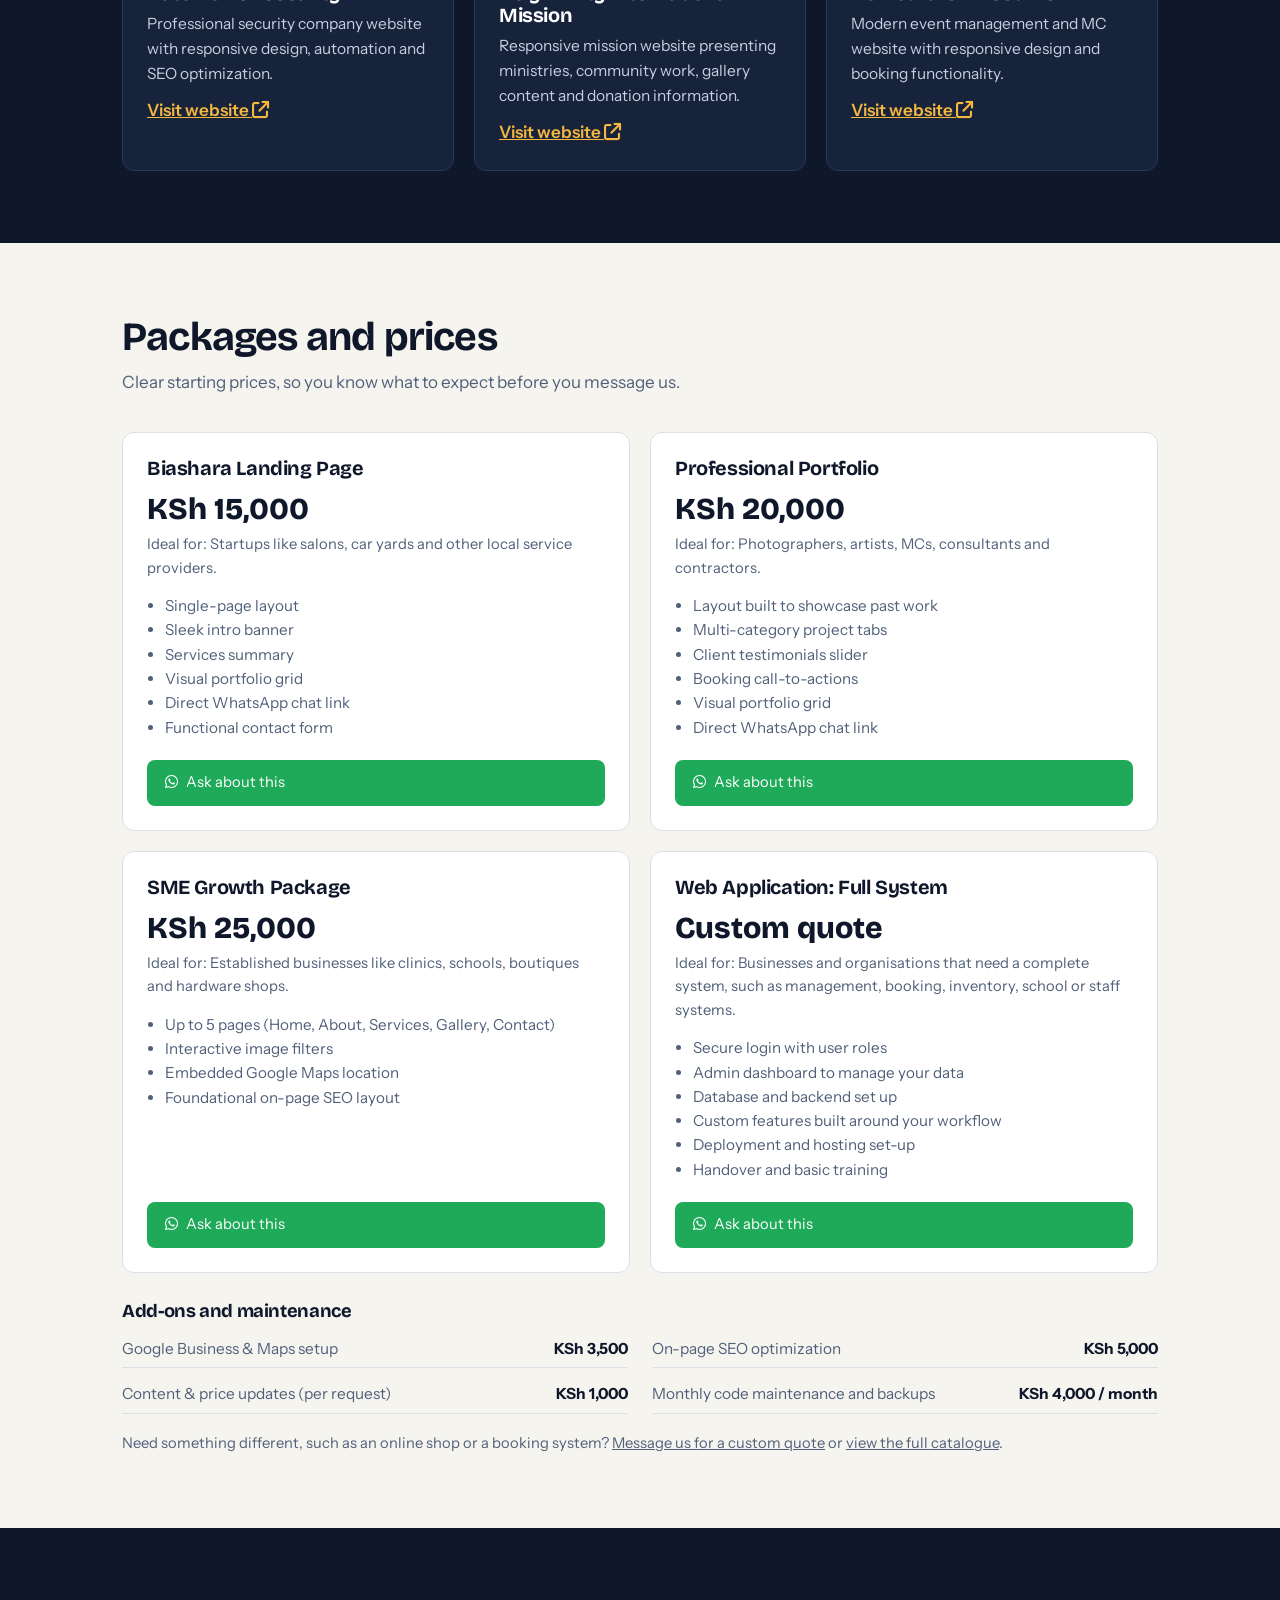
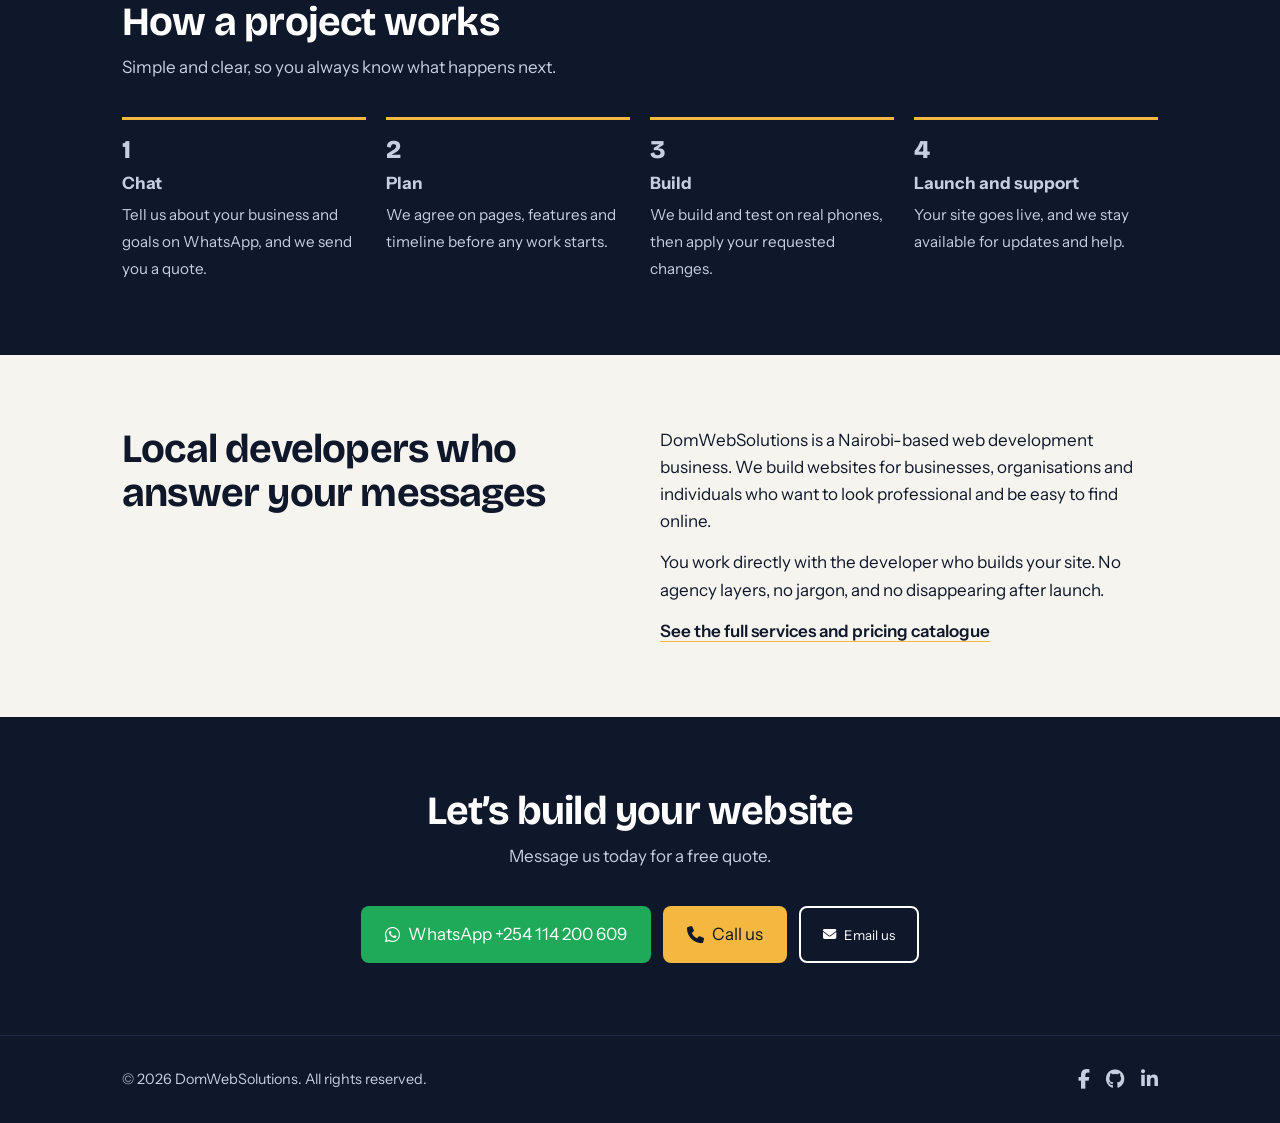
==== commit b3d8adcf: "Add files via upload" ====
--- a/index.html
+++ b/index.html
@@ -39,7 +39,7 @@
 
 <section id="hero" class="hero"><div class="container hero-content">
 <div>
-<h1>A website that brings your Kenyan business customers, not just a pretty page.</h1>
+<h1>Professional websites that work for your business</h1>
 <p>We build fast, mobile-friendly websites with WhatsApp ordering and Google visibility built in. Based in Nairobi, working with businesses across Kenya and abroad.</p>
 <div class="hero-buttons">
 <a class="btn btn-wa" href="https://wa.me/254114200609?text=Hello%20DomWebSolutions%2C%20I%20would%20like%20a%20quote%20for%20a%20website." target="_blank" rel="noopener noreferrer"><i class="fa-brands fa-whatsapp"></i> Get a free quote on WhatsApp</a>
@@ -97,14 +97,22 @@
 <div class="contact-buttons">
 <a class="btn btn-wa" href="https://wa.me/254114200609?text=Hello%20DomWebSolutions%2C%20I%20would%20like%20a%20quote%20for%20a%20website." target="_blank" rel="noopener noreferrer"><i class="fa-brands fa-whatsapp"></i> WhatsApp +254 114 200 609</a>
 <a class="btn btn-gold" href="tel:+254114200609"><i class="fa-solid fa-phone"></i> Call us</a>
-<a class="btn btn-ghost" href="mailto:domwebservices@gmail.com?subject=Website%20enquiry%20from%20domwebsolutions.online&amp;body=Hello%20DomWebSolutions%2C%0D%0A%0D%0AI%20would%20like%20a%20quote%20for%20a%20website.%0D%0A%0D%0AName%3A%0D%0ABusiness%3A%0D%0AWhat%20I%20need%3A%0D%0A"><i class="fa-solid fa-envelope"></i> Email us</a>
+<button type="button" class="btn btn-ghost" id="email-link" aria-expanded="false" aria-controls="compose"><i class="fa-solid fa-envelope"></i> Email us</button>
 </div>
-<p class="email-alt">Email app didn’t open? Use
-<a href="https://mail.google.com/mail/?view=cm&amp;fs=1&amp;to=domwebservices%40gmail.com&amp;su=Website%20enquiry%20from%20domwebsolutions.online&amp;body=Hello%20DomWebSolutions%2C%0D%0A%0D%0AI%20would%20like%20a%20quote%20for%20a%20website.%0D%0A%0D%0AName%3A%0D%0ABusiness%3A%0D%0AWhat%20I%20need%3A%0D%0A" target="_blank" rel="noopener noreferrer">Gmail</a>,
-<a href="https://outlook.live.com/mail/0/deeplink/compose?to=domwebservices%40gmail.com&amp;subject=Website%20enquiry%20from%20domwebsolutions.online&amp;body=Hello%20DomWebSolutions%2C%0D%0A%0D%0AI%20would%20like%20a%20quote%20for%20a%20website.%0D%0A%0D%0AName%3A%0D%0ABusiness%3A%0D%0AWhat%20I%20need%3A%0D%0A" target="_blank" rel="noopener noreferrer">Outlook</a> or
-<button type="button" id="copy-email" data-email="domwebservices@gmail.com">copy our address</button>
-(<span>domwebservices@gmail.com</span>).</p>
-<p id="copy-status" class="copy-status" role="status" aria-live="polite" hidden></p>
+<div id="compose" class="compose" hidden>
+<form id="compose-form" class="contact-form" novalidate>
+<button type="button" id="compose-close" class="email-form-close" aria-label="Close email panel">&times;</button>
+<h3>Write your message</h3>
+<label>Your name<input type="text" id="c-name" autocomplete="name" placeholder="e.g. Jane Wanjiku" required /></label>
+<label>What do you need?
+<select id="c-topic">
+<option>Website quote</option><option>Web application / full system</option><option>SEO and Google visibility</option><option>Website maintenance</option><option>Something else</option>
+</select></label>
+<label>Message<textarea id="c-message" rows="5" placeholder="Tell us about your business and what you need" required></textarea></label>
+<button type="submit" class="btn btn-wa" id="compose-send"><i class="fa-solid fa-envelope-open-text"></i> <span id="compose-send-label">Open in my email app</span></button>
+<p id="compose-status" class="compose-status" role="status" aria-live="polite"></p>
+</form>
+</div>
 </div></section>
 </main>
 <footer class="footer"><div class="container footer-content">
--- a/styles/general.css
+++ b/styles/general.css
@@ -86,17 +86,15 @@
 .contact{text-align:center}
 .contact .lead{margin-inline:auto}
 .contact-buttons{display:flex;gap:12px;justify-content:center;flex-wrap:wrap}
-.email-form-wrapper{max-width:520px;margin:32px auto 0;text-align:left}
 .contact-form{position:relative;display:grid;gap:12px;background:var(--navy2);border:1px solid #2a3858;border-radius:12px;padding:26px}
 .contact-form h3{margin-bottom:4px}
-.contact-form input,.contact-form textarea{width:100%;padding:12px 14px;border-radius:8px;border:1px solid #2a3858;background:var(--navy);color:#fff;font:inherit}
+.compose{max-width:520px;margin:32px auto 0;text-align:left}
+.contact-form label{display:grid;gap:6px;font-size:.9rem;color:#c6cfdf}
+.contact-form select,.contact-form input,.contact-form textarea{width:100%;padding:12px 14px;border-radius:8px;border:1px solid #2a3858;background:var(--navy);color:#fff;font:inherit}
+.compose-status{min-height:1.4em;font-size:.92rem;color:#c6cfdf;text-align:center}
 .contact-form input::placeholder,.contact-form textarea::placeholder{color:#8795ae}
 .email-form-close{position:absolute;top:10px;right:14px;background:none;border:0;color:#fff;font-size:1.6rem;cursor:pointer}
 .form-actions{display:flex;gap:12px;flex-wrap:wrap}
-.email-success{text-align:center;margin-top:28px}
-.email-success i{font-size:2.4rem;color:var(--wa)}
-.email-error{margin-top:14px;padding:12px 14px;border-radius:8px;background:#3a1d24;border:1px solid #7a2e3a;color:#ffd7dc;font-size:.95rem;text-align:left}
-.email-error a{text-decoration:underline}
 
 /* Footer, floating */
 .footer{background:var(--navy);color:#c6cfdf;padding:28px 0;font-size:.9rem;border-top:1px solid #1e2a44}
@@ -125,7 +123,3 @@
 }
 @media(prefers-reduced-motion:reduce){html{scroll-behavior:auto}}
 
-.email-alt{margin-top:20px;font-size:.95rem;color:#c6cfdf}
-.email-alt a,.email-alt button{color:var(--gold);text-decoration:underline;text-underline-offset:3px}
-.email-alt button{background:none;border:0;font:inherit;cursor:pointer;padding:0}
-.copy-status{margin-top:10px;color:#9be3b3;font-weight:600}
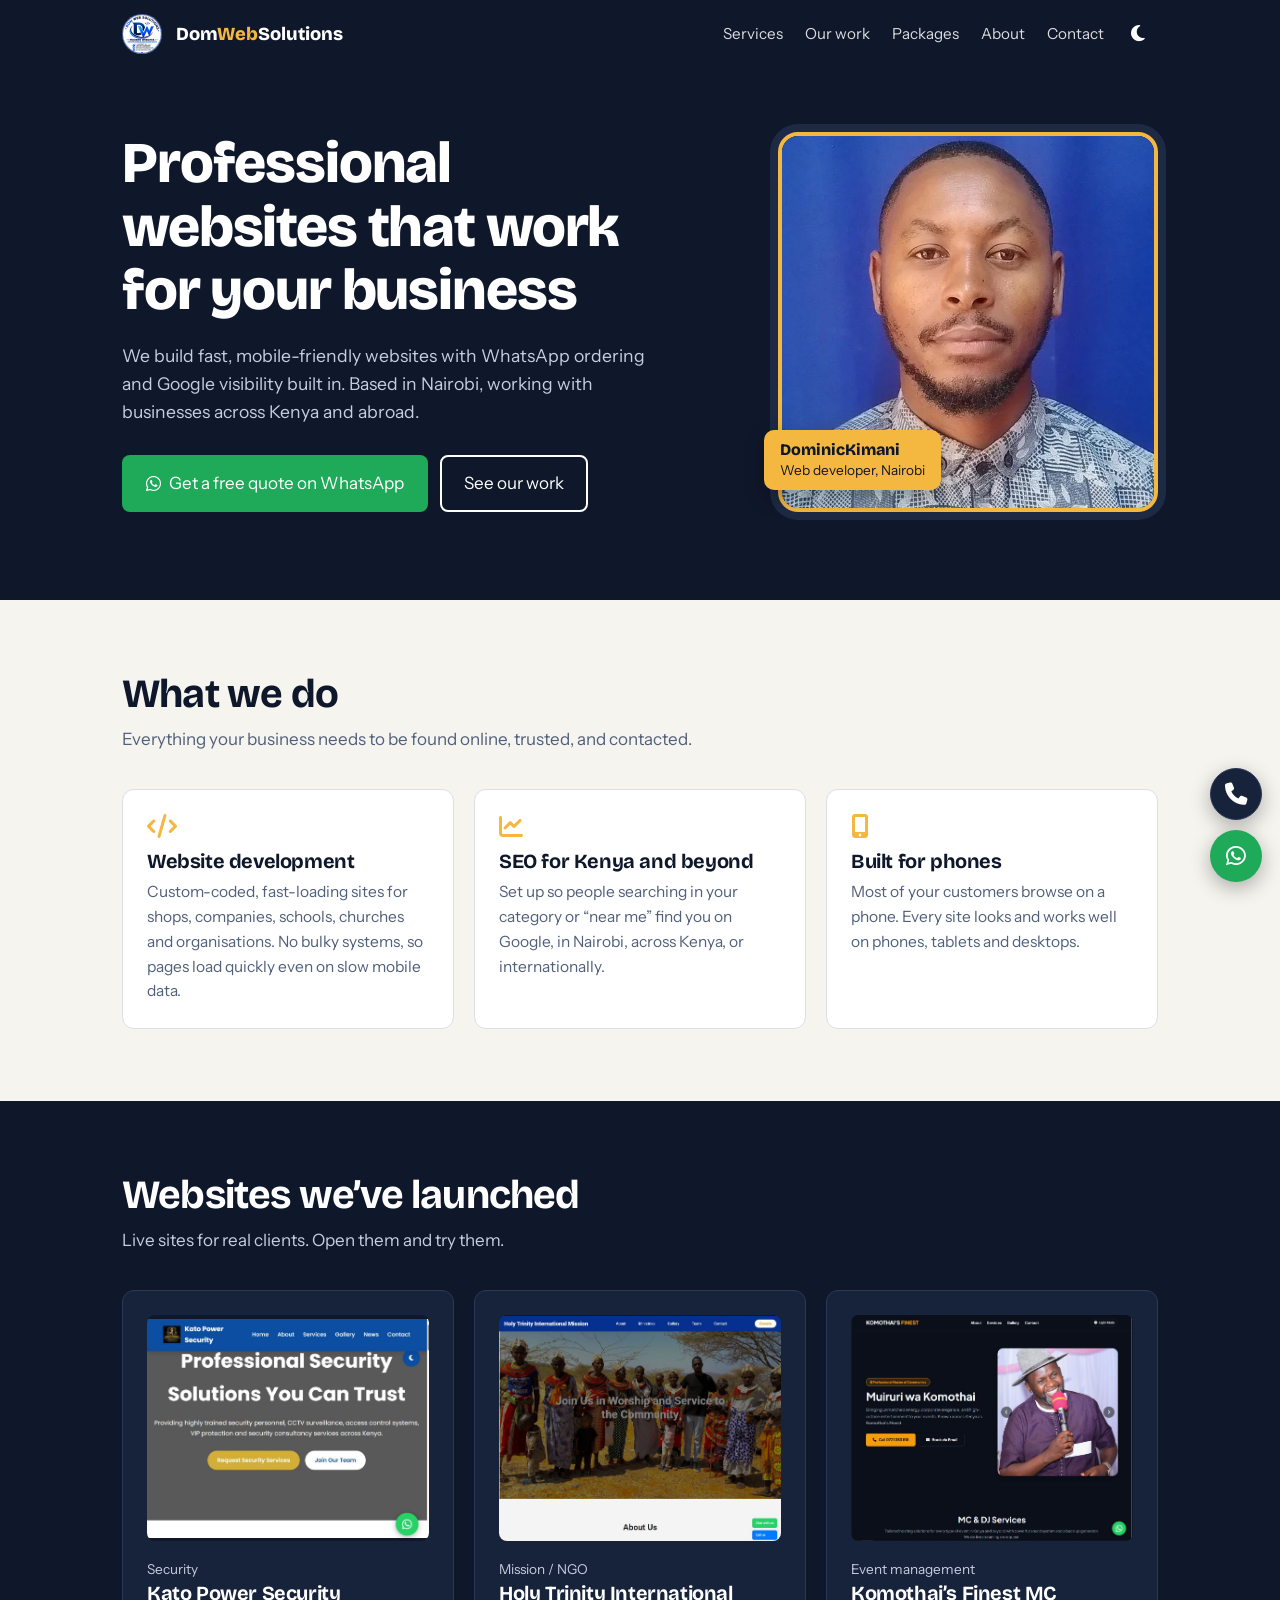
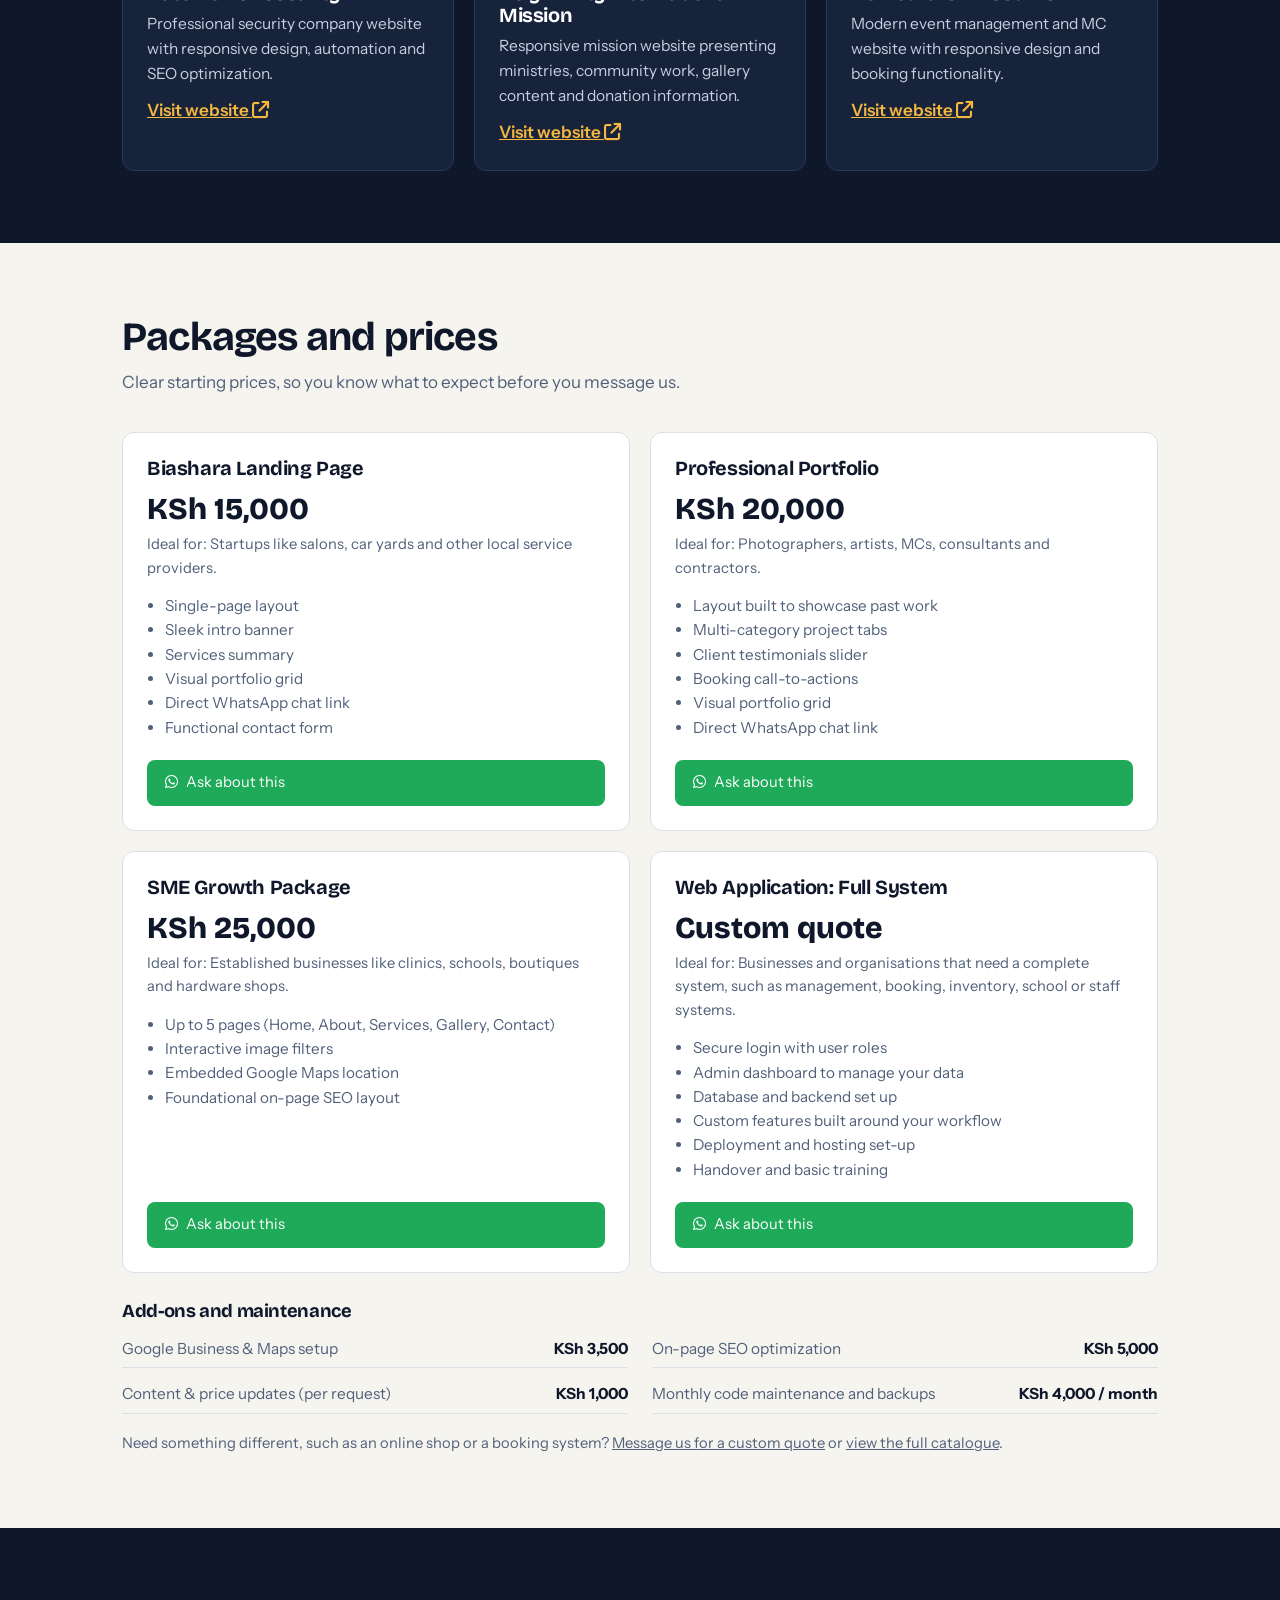
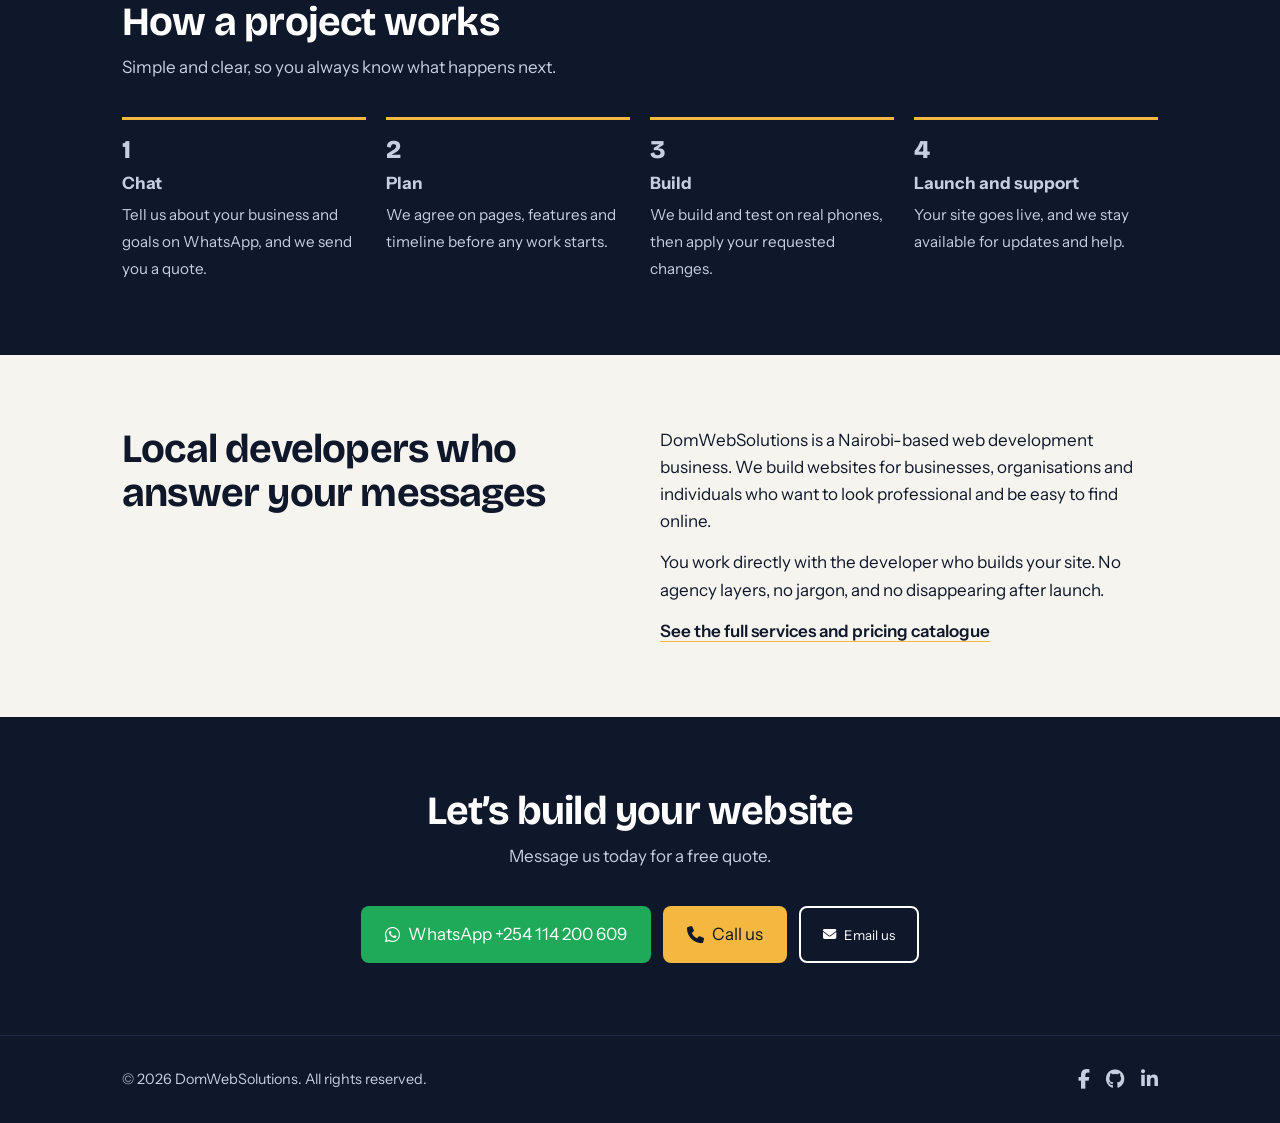
==== commit ce7e2b24: "Update index.html" ====
--- a/index.html
+++ b/index.html
@@ -47,7 +47,7 @@
 </div></div>
 <figure class="hero-photo">
 <img src="images/founder.webp" alt="Founder of DomWebSolutions, web developer in Nairobi" width="380" height="380" fetchpriority="high" decoding="async" />
-<figcaption><strong>DomWebSolutions</strong><span>Web developer, Nairobi</span></figcaption>
+<figcaption><strong>DominicKimani</strong><span>Web developer, Nairobi</span></figcaption>
 </figure>
 </div></div></section>
 
@@ -109,16 +109,17 @@
 <option>Website quote</option><option>Web application / full system</option><option>SEO and Google visibility</option><option>Website maintenance</option><option>Something else</option>
 </select></label>
 <label>Message<textarea id="c-message" rows="5" placeholder="Tell us about your business and what you need" required></textarea></label>
-<button type="submit" class="btn btn-wa" id="compose-send"><i class="fa-solid fa-envelope-open-text"></i> <span id="compose-send-label">Open in my email app</span></button>
+<button type="submit" class="btn btn-wa" id="compose-send"><i class="fa-solid fa-paper-plane"></i> <span id="compose-send-label">Send</span></button>
 <p id="compose-status" class="compose-status" role="status" aria-live="polite"></p>
 </form>
+<div id="compose-thanks" class="compose-thanks" role="status" aria-live="polite" hidden><i class="fa-solid fa-circle-check"></i><h3>Thank you!</h3><p>Your message is ready in your email. Press Send there to complete it.</p></div>
 </div>
 </div></section>
 </main>
 <footer class="footer"><div class="container footer-content">
 <p>&copy; 2026 DomWebSolutions. All rights reserved.</p>
 <div class="social-links">
-<a href="https://www.facebook.com/photo/?fbid=122093656497445307&amp;set=a.122093656521445307" target="_blank" rel="noopener noreferrer" aria-label="Facebook"><i class="fa-brands fa-facebook-f"></i></a>
+<a href="https://www.facebook.com/profile.php?id=61593359211666&__tn__=%3C%3C*F" target="_blank" rel="noopener noreferrer" aria-label="Facebook"><i class="fa-brands fa-facebook-f"></i></a>
 <a href="https://github.com/domgit2017" target="_blank" rel="noopener noreferrer" aria-label="GitHub"><i class="fa-brands fa-github"></i></a>
 <a href="https://ke.linkedin.com/in/dominic-kimani-03234b9b" target="_blank" rel="noopener noreferrer" aria-label="LinkedIn"><i class="fa-brands fa-linkedin-in"></i></a>
 </div></div></footer>
--- a/styles/general.css
+++ b/styles/general.css
@@ -123,3 +123,6 @@
 }
 @media(prefers-reduced-motion:reduce){html{scroll-behavior:auto}}
 
+.compose-thanks{background:var(--navy2);border:1px solid #2a3858;border-radius:12px;padding:32px 26px;text-align:center}
+.compose-thanks i{font-size:2.4rem;color:var(--wa);margin-bottom:10px}
+.compose-thanks p{color:#c6cfdf;margin-top:6px}
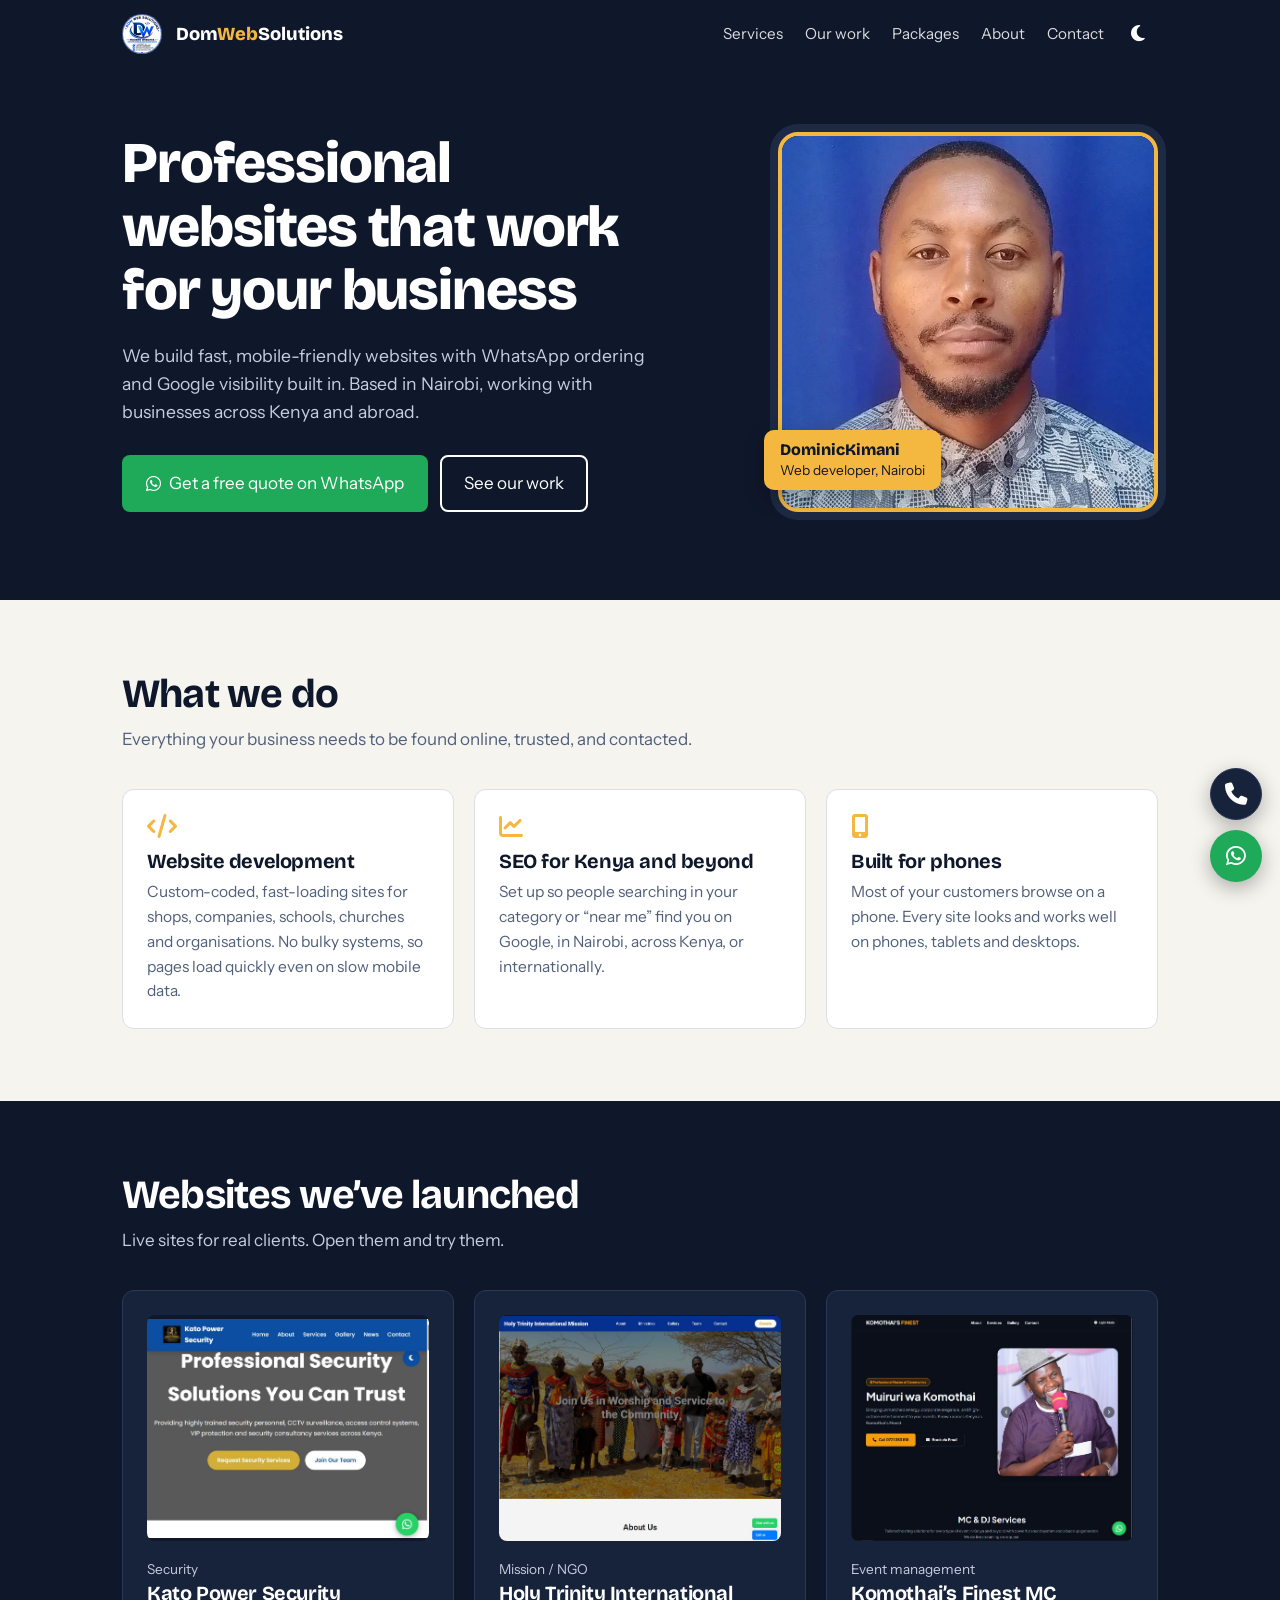
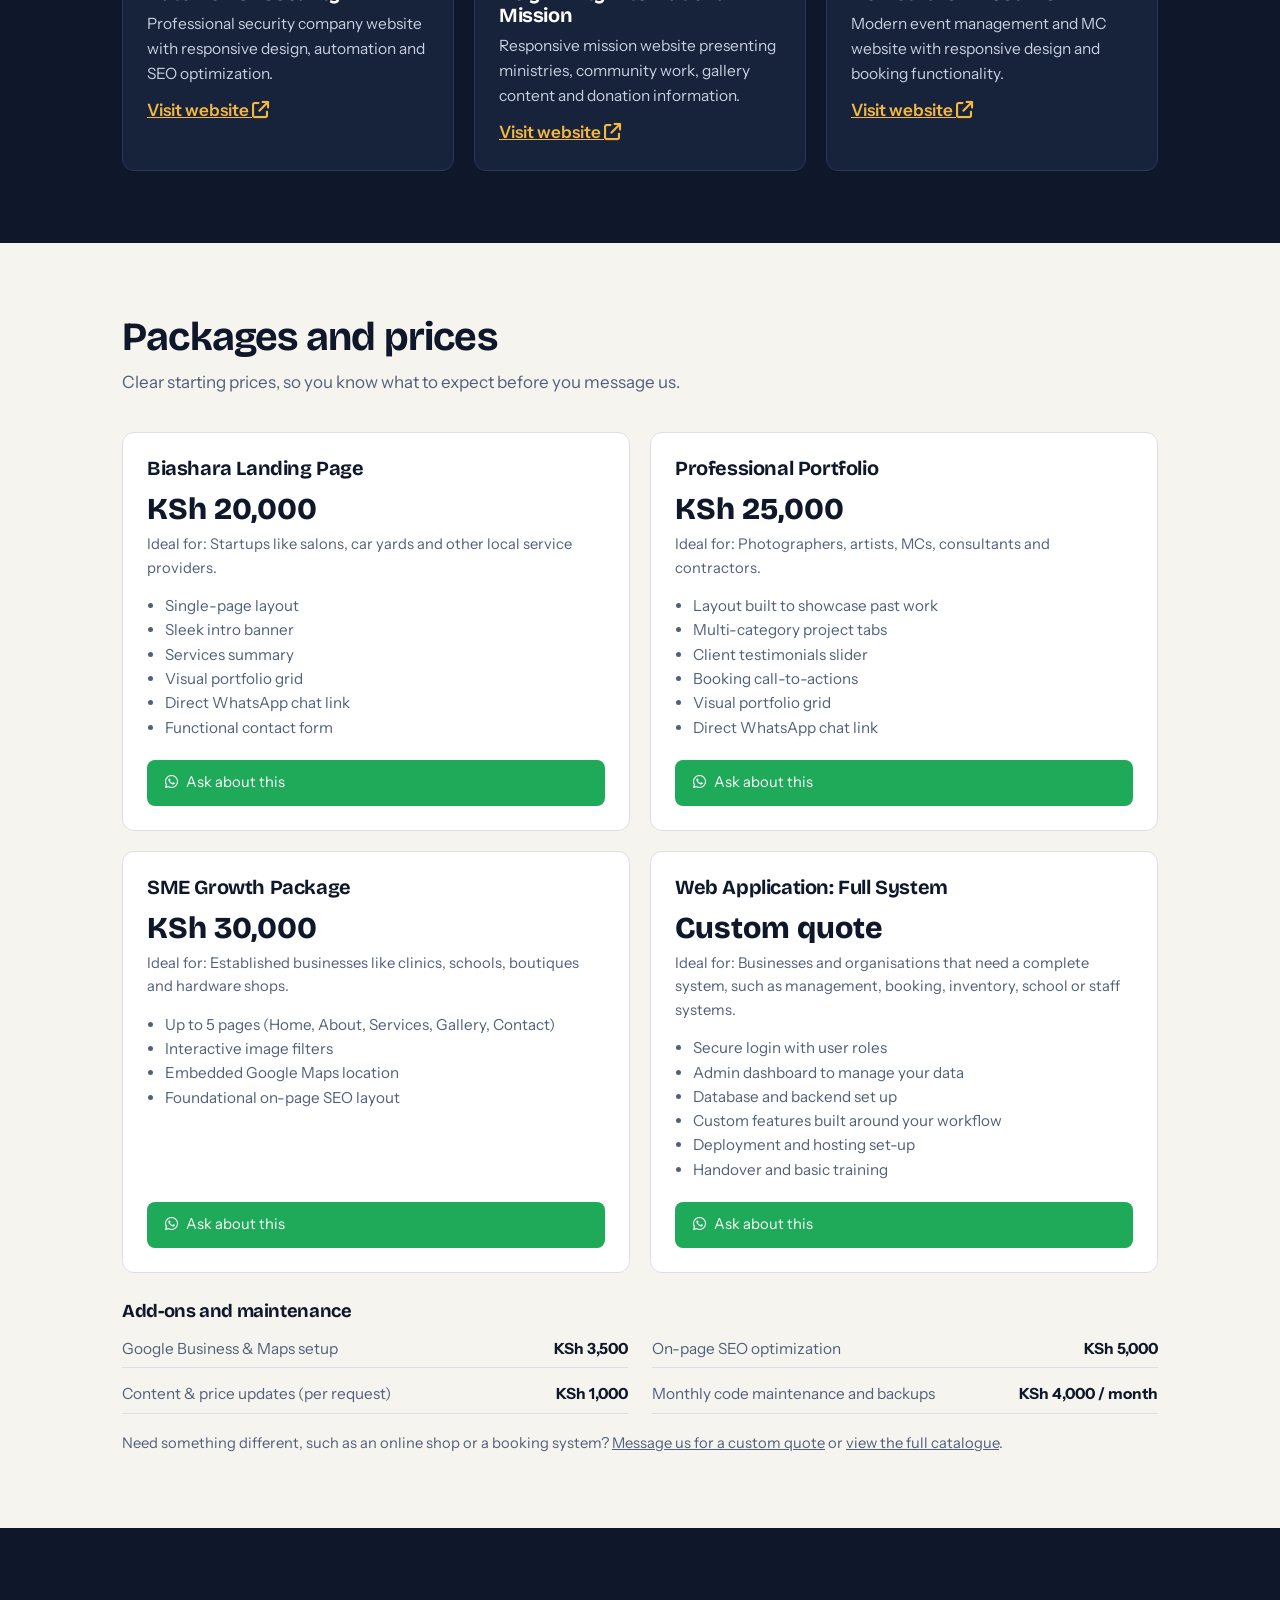
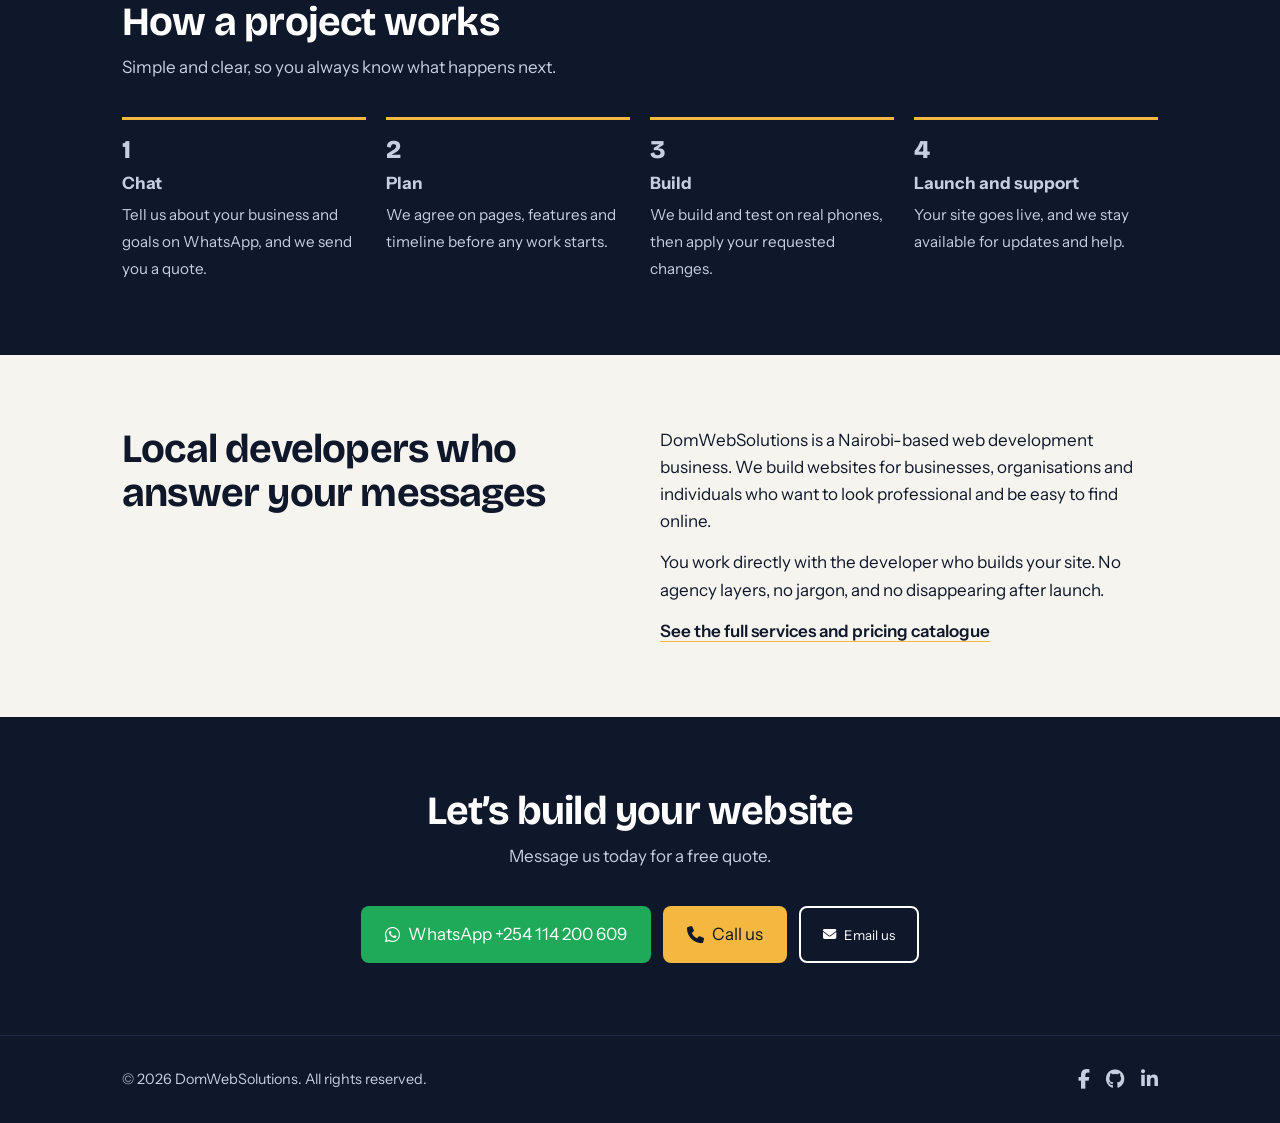
==== commit 26ee2d4d: "Update index.html" ====
--- a/index.html
+++ b/index.html
@@ -68,7 +68,7 @@
 <section id="packages"><div class="container">
 <h2>Packages and prices</h2>
 <p class="lead">Clear starting prices, so you know what to expect before you message us.</p>
-<div class="grid pkgs"><div class="card pkg"><h3>Biashara Landing Page</h3><div class="price">KSh 15,000</div><p class="ideal">Ideal for: Startups like salons, car yards and other local service providers.</p><ul><li>Single-page layout</li><li>Sleek intro banner</li><li>Services summary</li><li>Visual portfolio grid</li><li>Direct WhatsApp chat link</li><li>Functional contact form</li></ul><a class="btn btn-wa btn-sm" href="https://wa.me/254114200609?text=Hello%20DomWebSolutions%2C%20I%20am%20interested%20in%20the%20Biashara%20Landing%20Page%20(KSh%2015%2C000)." target="_blank" rel="noopener noreferrer"><i class="fa-brands fa-whatsapp"></i> Ask about this</a></div><div class="card pkg"><h3>Professional Portfolio</h3><div class="price">KSh 20,000</div><p class="ideal">Ideal for: Photographers, artists, MCs, consultants and contractors.</p><ul><li>Layout built to showcase past work</li><li>Multi-category project tabs</li><li>Client testimonials slider</li><li>Booking call-to-actions</li><li>Visual portfolio grid</li><li>Direct WhatsApp chat link</li></ul><a class="btn btn-wa btn-sm" href="https://wa.me/254114200609?text=Hello%20DomWebSolutions%2C%20I%20am%20interested%20in%20the%20Professional%20Portfolio%20(KSh%2020%2C000)." target="_blank" rel="noopener noreferrer"><i class="fa-brands fa-whatsapp"></i> Ask about this</a></div><div class="card pkg"><h3>SME Growth Package</h3><div class="price">KSh 25,000</div><p class="ideal">Ideal for: Established businesses like clinics, schools, boutiques and hardware shops.</p><ul><li>Up to 5 pages (Home, About, Services, Gallery, Contact)</li><li>Interactive image filters</li><li>Embedded Google Maps location</li><li>Foundational on-page SEO layout</li></ul><a class="btn btn-wa btn-sm" href="https://wa.me/254114200609?text=Hello%20DomWebSolutions%2C%20I%20am%20interested%20in%20the%20SME%20Growth%20Package%20(KSh%2025%2C000)." target="_blank" rel="noopener noreferrer"><i class="fa-brands fa-whatsapp"></i> Ask about this</a></div><div class="card pkg"><h3>Web Application: Full System</h3><div class="price">Custom quote</div><p class="ideal">Ideal for: Businesses and organisations that need a complete system, such as management, booking, inventory, school or staff systems.</p><ul><li>Secure login with user roles</li><li>Admin dashboard to manage your data</li><li>Database and backend set up</li><li>Custom features built around your workflow</li><li>Deployment and hosting set-up</li><li>Handover and basic training</li></ul><a class="btn btn-wa btn-sm" href="https://wa.me/254114200609?text=Hello%20DomWebSolutions%2C%20I%20am%20interested%20in%20the%20Web%20Application%20Full%20System%20package." target="_blank" rel="noopener noreferrer"><i class="fa-brands fa-whatsapp"></i> Ask about this</a></div></div>
+<div class="grid pkgs"><div class="card pkg"><h3>Biashara Landing Page</h3><div class="price">KSh 20,000</div><p class="ideal">Ideal for: Startups like salons, car yards and other local service providers.</p><ul><li>Single-page layout</li><li>Sleek intro banner</li><li>Services summary</li><li>Visual portfolio grid</li><li>Direct WhatsApp chat link</li><li>Functional contact form</li></ul><a class="btn btn-wa btn-sm" href="https://wa.me/254114200609?text=Hello%20DomWebSolutions%2C%20I%20am%20interested%20in%20the%20Biashara%20Landing%20Page%20(KSh%2015%2C000)." target="_blank" rel="noopener noreferrer"><i class="fa-brands fa-whatsapp"></i> Ask about this</a></div><div class="card pkg"><h3>Professional Portfolio</h3><div class="price">KSh 25,000</div><p class="ideal">Ideal for: Photographers, artists, MCs, consultants and contractors.</p><ul><li>Layout built to showcase past work</li><li>Multi-category project tabs</li><li>Client testimonials slider</li><li>Booking call-to-actions</li><li>Visual portfolio grid</li><li>Direct WhatsApp chat link</li></ul><a class="btn btn-wa btn-sm" href="https://wa.me/254114200609?text=Hello%20DomWebSolutions%2C%20I%20am%20interested%20in%20the%20Professional%20Portfolio%20(KSh%2020%2C000)." target="_blank" rel="noopener noreferrer"><i class="fa-brands fa-whatsapp"></i> Ask about this</a></div><div class="card pkg"><h3>SME Growth Package</h3><div class="price">KSh 30,000</div><p class="ideal">Ideal for: Established businesses like clinics, schools, boutiques and hardware shops.</p><ul><li>Up to 5 pages (Home, About, Services, Gallery, Contact)</li><li>Interactive image filters</li><li>Embedded Google Maps location</li><li>Foundational on-page SEO layout</li></ul><a class="btn btn-wa btn-sm" href="https://wa.me/254114200609?text=Hello%20DomWebSolutions%2C%20I%20am%20interested%20in%20the%20SME%20Growth%20Package%20(KSh%2025%2C000)." target="_blank" rel="noopener noreferrer"><i class="fa-brands fa-whatsapp"></i> Ask about this</a></div><div class="card pkg"><h3>Web Application: Full System</h3><div class="price">Custom quote</div><p class="ideal">Ideal for: Businesses and organisations that need a complete system, such as management, booking, inventory, school or staff systems.</p><ul><li>Secure login with user roles</li><li>Admin dashboard to manage your data</li><li>Database and backend set up</li><li>Custom features built around your workflow</li><li>Deployment and hosting set-up</li><li>Handover and basic training</li></ul><a class="btn btn-wa btn-sm" href="https://wa.me/254114200609?text=Hello%20DomWebSolutions%2C%20I%20am%20interested%20in%20the%20Web%20Application%20Full%20System%20package." target="_blank" rel="noopener noreferrer"><i class="fa-brands fa-whatsapp"></i> Ask about this</a></div></div>
 <div class="addons"><h3>Add-ons and maintenance</h3><ul><li><span>Google Business & Maps setup</span><b>KSh 3,500</b></li><li><span>On-page SEO optimization</span><b>KSh 5,000</b></li><li><span>Content & price updates (per request)</span><b>KSh 1,000</b></li><li><span>Monthly code maintenance and backups</span><b>KSh 4,000 / month</b></li></ul></div>
 <p class="note">Need something different, such as an online shop or a booking system? <a href="https://wa.me/254114200609?text=Hello%20DomWebSolutions%2C%20I%20need%20a%20custom%20website%20quote." target="_blank" rel="noopener noreferrer">Message us for a custom quote</a> or <a href="catalogue.html">view the full catalogue</a>.</p>
 </div></section>
